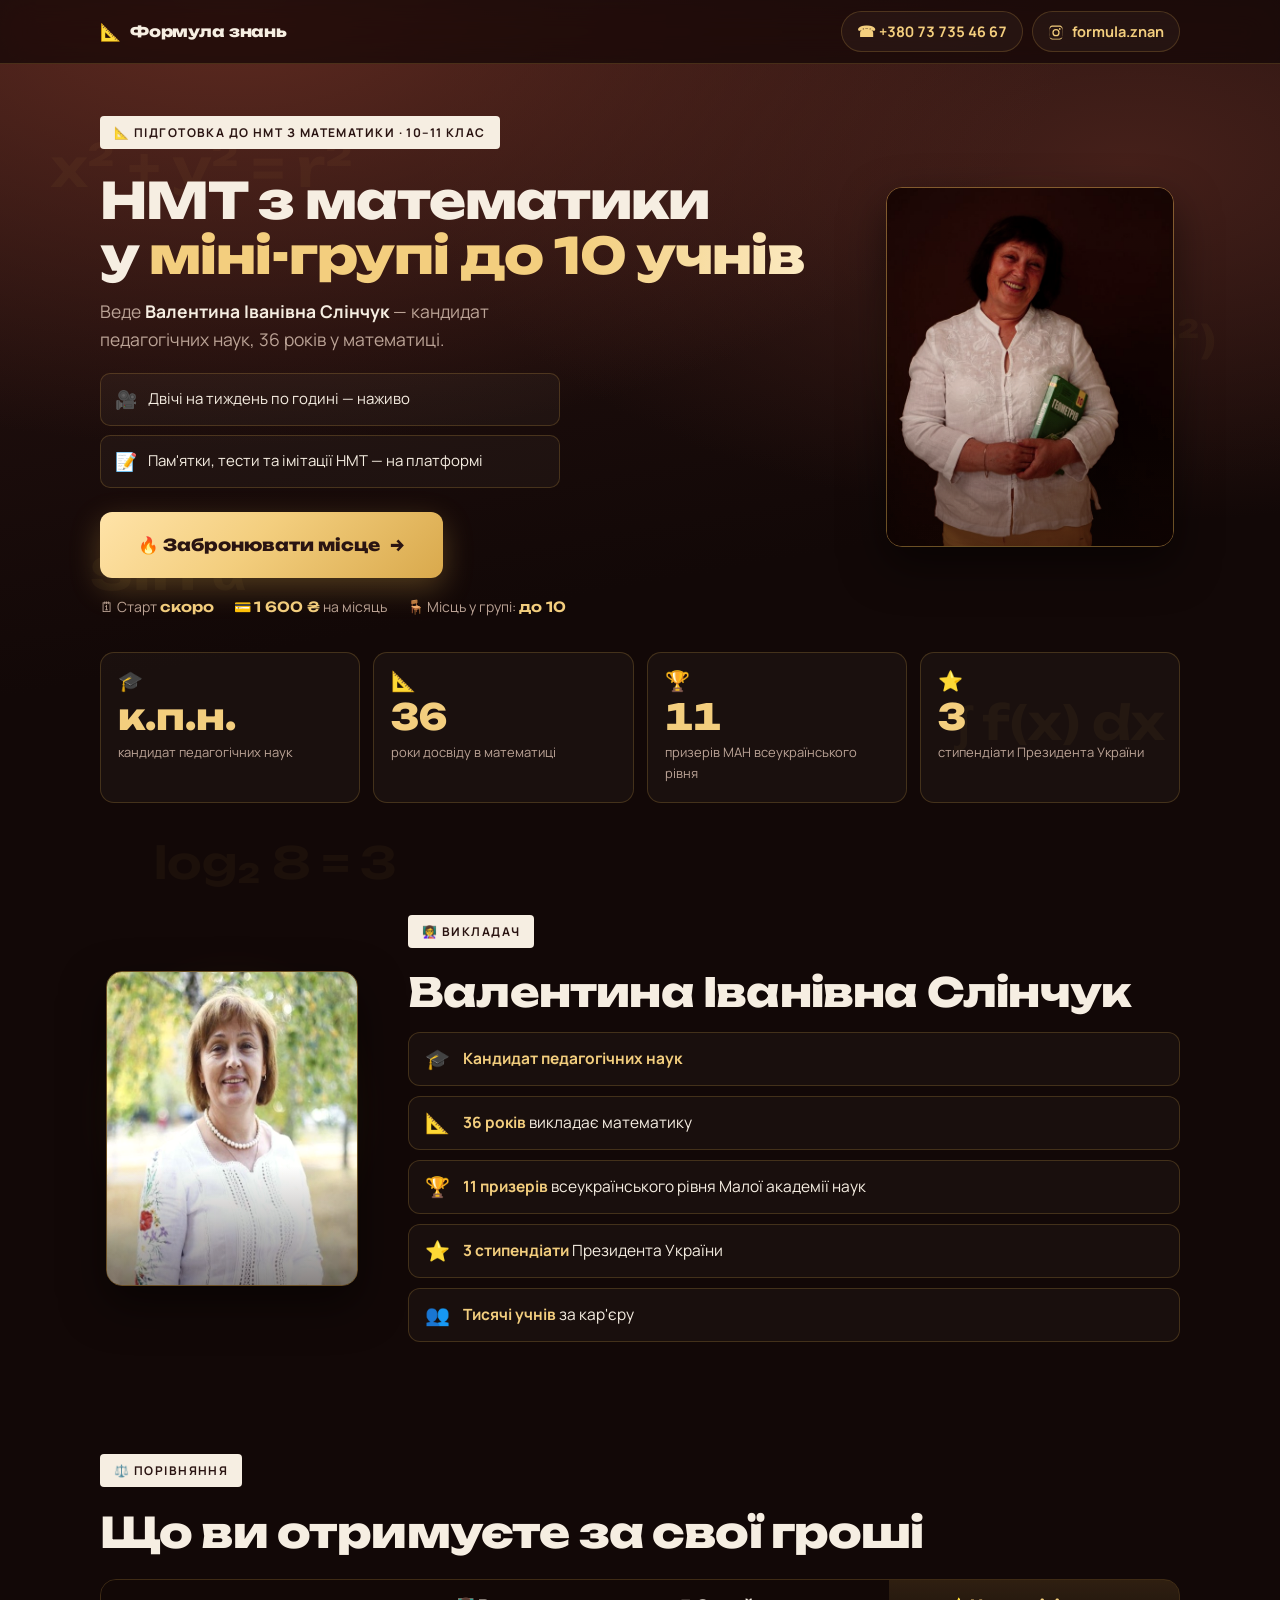
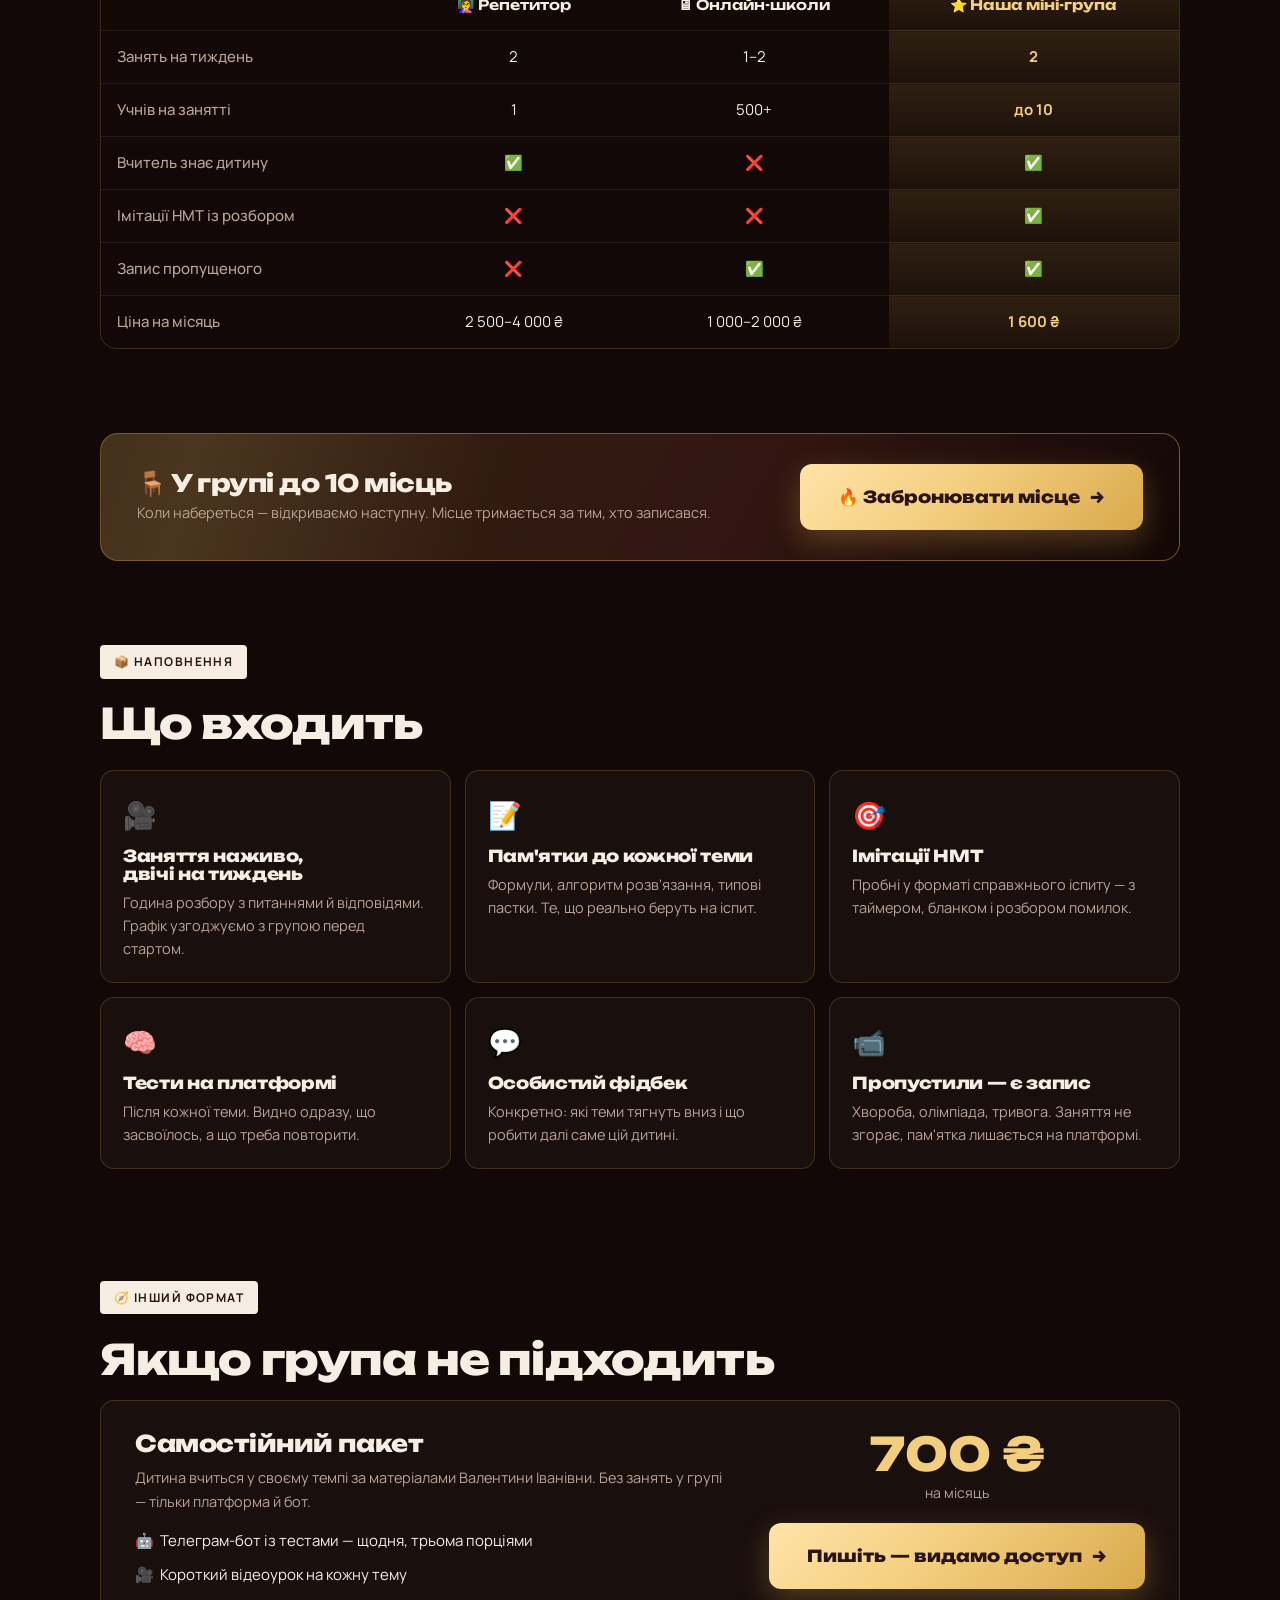
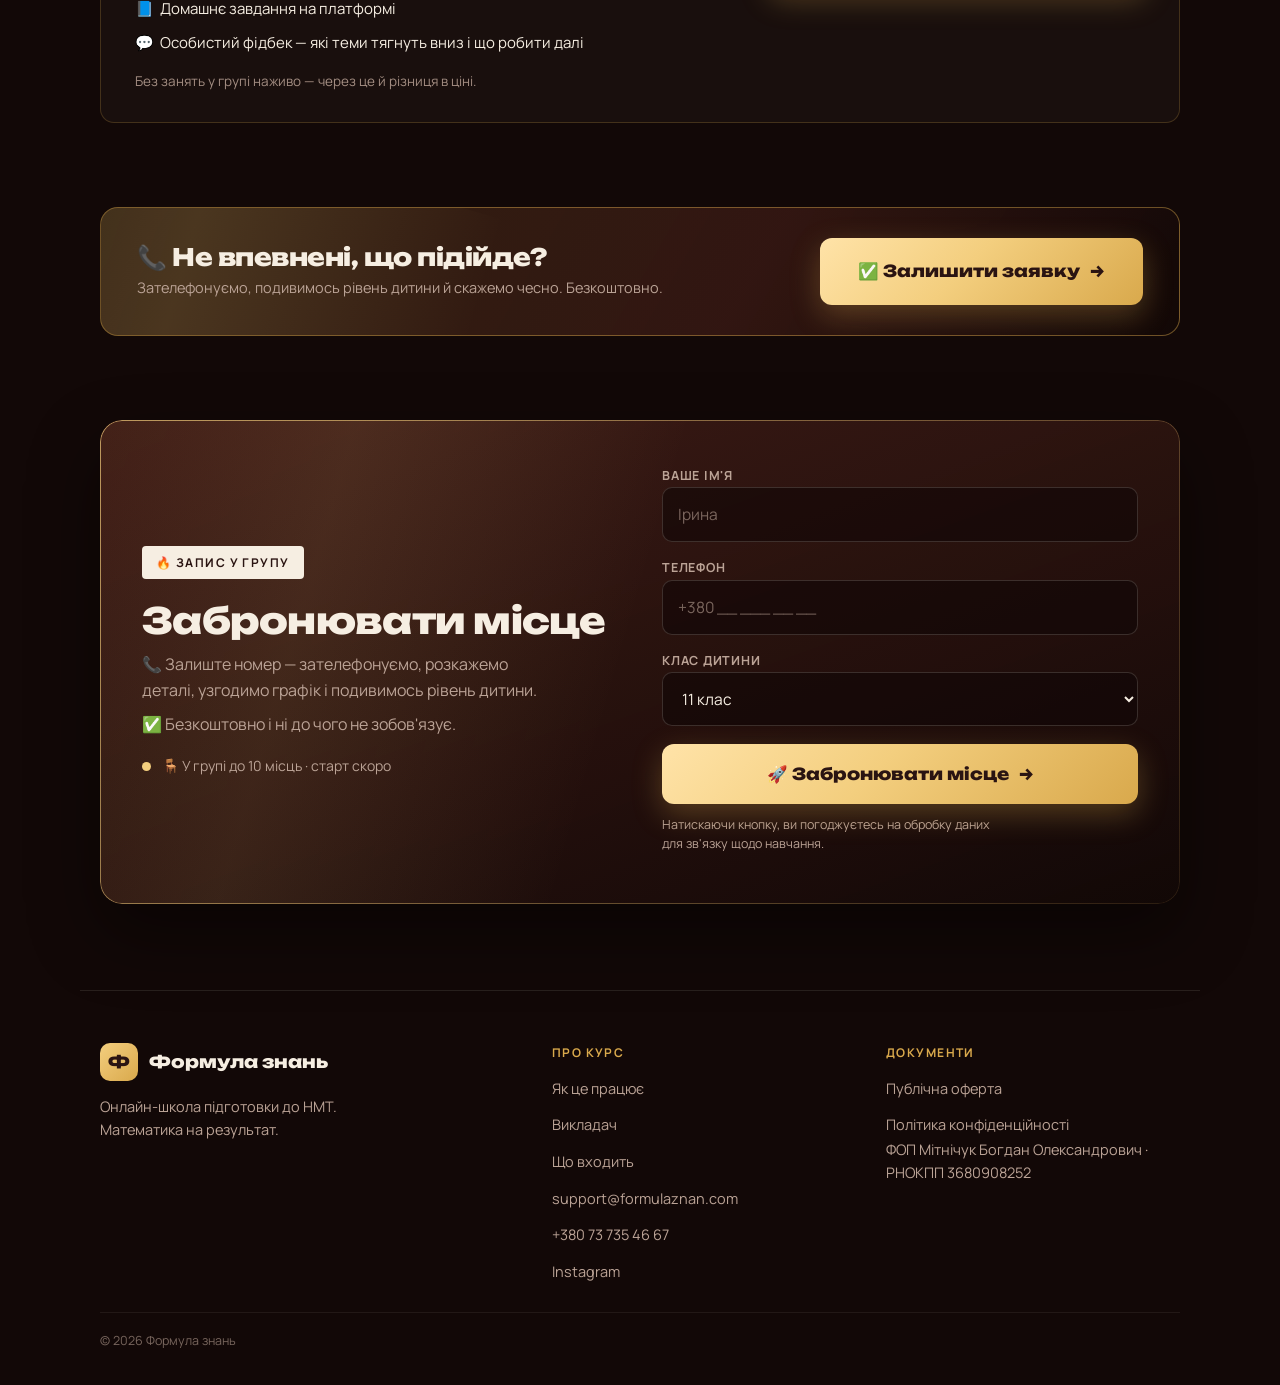
==== index.html @ 9c9e9c1f "Самостійний пакет 700 грн, вхід через Іванівну" ====
<!doctype html>
<html lang="uk">
<head>
<meta charset="utf-8">
<meta name="viewport" content="width=device-width, initial-scale=1, viewport-fit=cover">
<title>Формула знань · Міні-групи</title>
<meta name="description" content="Підготовка до НМТ з математики в міні-групах до 10 учнів із кандидатом педагогічних наук. Двічі на тиждень наживо, 200 ₴ за заняття.">
<link rel="canonical" href="https://grupy.formulaznan.com/">
<meta property="og:type" content="website">
<meta property="og:url" content="https://grupy.formulaznan.com/">
<meta property="og:locale" content="uk_UA">
<meta property="og:title" content="НМТ з математики в міні-групі до 10 учнів">
<meta property="og:description" content="Двічі на тиждень наживо з кандидатом педагогічних наук. 200 ₴ за заняття.">
<meta property="og:image" content="https://grupy.formulaznan.com/img/hero.jpg">

<!-- Meta Pixel. Той самий ID, що й dataset для Conversions API,
     інакше серверні та браузерні події не склеяться. -->
<script>
!function(f,b,e,v,n,t,s){if(f.fbq)return;n=f.fbq=function(){n.callMethod?
n.callMethod.apply(n,arguments):n.queue.push(arguments)};if(!f._fbq)f._fbq=n;
n.push=n;n.loaded=!0;n.version='2.0';n.queue=[];t=b.createElement(e);t.async=!0;
t.src=v;s=b.getElementsByTagName(e)[0];s.parentNode.insertBefore(t,s)}(window,
document,'script','https://connect.facebook.net/en_US/fbevents.js');
fbq('init','1046082147792987');
fbq('track','PageView');
</script>
<noscript><img height="1" width="1" style="display:none" alt=""
src="https://www.facebook.com/tr?id=1046082147792987&ev=PageView&noscript=1"></noscript>

<!-- TikTok Pixel: браузерна частина. Серверної (Events API) поки немає,
     тому частина подій губиться на iOS і в блокувальниках — це очікувано. -->
<script>
!function (w, d, t) {
  w.TiktokAnalyticsObject=t;var ttq=w[t]=w[t]||[];ttq.methods=["page","track","identify","instances","debug","on","off","once","ready","alias","group","enableCookie","disableCookie","holdConsent","revokeConsent","grantConsent"],ttq.setAndDefer=function(t,e){t[e]=function(){t.push([e].concat(Array.prototype.slice.call(arguments,0)))}};for(var i=0;i<ttq.methods.length;i++)ttq.setAndDefer(ttq,ttq.methods[i]);ttq.instance=function(t){for(var e=ttq._i[t]||[],n=0;n<ttq.methods.length;n++)ttq.setAndDefer(e,ttq.methods[n]);return e},ttq.load=function(e,n){var r="https://analytics.tiktok.com/i18n/pixel/events.js",o=n&&n.partner;ttq._i=ttq._i||{},ttq._i[e]=[],ttq._i[e]._u=r,ttq._t=ttq._t||{},ttq._t[e]=+new Date,ttq._o=ttq._o||{},ttq._o[e]=n||{};n=document.createElement("script");n.type="text/javascript",n.async=!0,n.src=r+"?sdkid="+e+"&lib="+t;e=document.getElementsByTagName("script")[0];e.parentNode.insertBefore(n,e)};
  ttq.load('DBABECBC77UAEK31CAG0');
  ttq.page();
}(window, document, 'ttq');
</script>

<!-- Microsoft Clarity: записи сесій, щоб бачити, де люди кидають сторінку -->
<script>
(function(c,l,a,r,i,t,y){c[a]=c[a]||function(){(c[a].q=c[a].q||[]).push(arguments)};
t=l.createElement(r);t.async=1;t.src="https://www.clarity.ms/tag/"+i;
y=l.getElementsByTagName(r)[0];y.parentNode.insertBefore(t,y);
})(window,document,"clarity","script","yfmyrlzn1o");
</script>
<link rel="preconnect" href="https://fonts.gstatic.com" crossorigin>
<link rel="stylesheet" href="https://fonts.googleapis.com/css2?family=Unbounded:wght@600;800&family=Manrope:wght@400;500;700&display=swap">
<style>
/* Бордовий градієнт, золото, кремові плашки — стиль обкладинок школи.
   Одна візуальна тема: лендинг завжди темний. */
:root{
  --ink:#120807; --wine:#2A1412; --wine-2:#45201A; --wine-3:#5E2A20;
  --gold:#D9A94C; --gold-br:#F3CE7E; --cream:#F6EEE2; --muted:#BBA396;
  --line:rgba(217,169,76,.22);
  --disp:'Unbounded',Impact,'Arial Black',sans-serif;
  --body:'Manrope',-apple-system,BlinkMacSystemFont,'Segoe UI',sans-serif;
  color-scheme:dark;
}
*{box-sizing:border-box}
body{margin:0;background:var(--ink);color:var(--cream);
  font-family:var(--body);font-size:16px;line-height:1.6;overflow-x:hidden}
/* Без цього на екранах вужче 380px сторінка їхала вбік: overflow-x на
   самому body до вікна не доходить. clip, а не hidden — hidden робить
   html контейнером прокрутки і ламає липку панель зверху. */
html{overflow-x:hidden}
@supports (overflow:clip){html,body{overflow-x:clip}}
.wrap{max-width:1120px;margin:0 auto;padding-inline:20px}

.bg{position:fixed;inset:0;z-index:-2;background:
  radial-gradient(120% 90% at 18% 0%, var(--wine-3) 0%, transparent 55%),
  radial-gradient(110% 80% at 88% 18%, var(--wine-2) 0%, transparent 50%),
  linear-gradient(170deg, var(--wine) 0%, var(--ink) 62%);
  animation:drift 20s ease-in-out infinite alternate}
@keyframes drift{to{filter:hue-rotate(10deg) saturate(1.15) brightness(1.06)}}
.formulas{position:fixed;inset:0;z-index:-1;overflow:hidden;pointer-events:none}
.formulas span{position:absolute;font-family:var(--disp);font-weight:600;
  color:var(--gold);opacity:.05;white-space:nowrap;
  animation:float 16s ease-in-out infinite;will-change:transform}
@keyframes float{0%,100%{transform:translateY(var(--p,0px)) rotate(var(--r,0deg))}
  50%{transform:translateY(calc(var(--p,0px) - 26px)) rotate(var(--r,0deg))}}

h1,h2,h3{font-family:var(--disp);font-weight:800;letter-spacing:-.02em;
  line-height:1.1;text-wrap:balance;margin:0}
.eyebrow{display:inline-block;background:var(--cream);color:var(--wine);
  font-weight:700;font-size:12px;letter-spacing:.12em;text-transform:uppercase;
  padding:7px 14px;border-radius:4px;position:relative;overflow:hidden}
.eyebrow::after{content:'';position:absolute;inset:0;
  background:linear-gradient(100deg,transparent 35%,rgba(255,255,255,.75) 50%,transparent 65%);
  transform:translateX(-120%);animation:wipe 4.5s ease-in-out infinite}
@keyframes wipe{0%,55%{transform:translateX(-120%)}85%,100%{transform:translateX(120%)}}
.gold{background:linear-gradient(100deg,var(--gold-br) 25%,#FFF6E0 45%,var(--gold-br) 65%);
  background-size:260% 100%;-webkit-background-clip:text;background-clip:text;
  color:transparent;animation:shine 5s linear infinite}
@keyframes shine{to{background-position:-260% 0}}

section{padding-block:clamp(34px,4.4vw,56px);position:relative}
.reveal{opacity:0;transform:translateY(22px);
  transition:opacity .7s cubic-bezier(.2,.7,.3,1),transform .7s cubic-bezier(.2,.7,.3,1)}
.reveal.on{opacity:1;transform:none}
@media (prefers-reduced-motion:reduce){
  .reveal{opacity:1;transform:none;transition:none}
  .bg,.formulas span,.gold,.eyebrow::after,.shot::before,.btn{animation:none}}

.btn{display:inline-flex;align-items:center;justify-content:center;gap:10px;
  background:linear-gradient(135deg,#FFE3A8,var(--gold-br) 45%,var(--gold));color:#2A1412;
  font-family:var(--disp);font-weight:800;font-size:16.5px;
  padding:20px 38px;border:0;border-radius:12px;cursor:pointer;text-decoration:none;
  position:relative;overflow:hidden;
  box-shadow:0 10px 30px rgba(217,169,76,.3);
  transition:transform .25s,box-shadow .35s;animation:pulse 2.6s ease-out infinite}
.btn .arr{transition:transform .32s;display:inline-block}
.btn:hover .arr{transform:translateX(6px)}
.btn::after{content:'';position:absolute;top:0;left:-60%;width:40%;height:100%;
  background:linear-gradient(90deg,transparent,rgba(255,255,255,.55),transparent);
  transform:skewX(-20deg);animation:gleam 3.4s ease-in-out infinite}
@keyframes gleam{0%,55%{left:-60%}90%,100%{left:130%}}
@keyframes pulse{0%{box-shadow:0 10px 30px rgba(217,169,76,.3),0 0 0 0 rgba(243,206,126,.6)}
  70%{box-shadow:0 10px 30px rgba(217,169,76,.3),0 0 0 26px rgba(243,206,126,0)}
  100%{box-shadow:0 10px 30px rgba(217,169,76,.3),0 0 0 0 rgba(243,206,126,0)}}
.btn:hover{transform:translateY(-3px) scale(1.035);
  box-shadow:0 18px 46px rgba(217,169,76,.5)}
.btn:focus-visible{outline:3px solid var(--cream);outline-offset:3px}

/* ── верхня панель ── */
.topbar{position:sticky;top:env(safe-area-inset-top,0px);z-index:60;
  background:rgba(18,8,7,.74);backdrop-filter:blur(16px) saturate(1.3);
  -webkit-backdrop-filter:blur(16px) saturate(1.3);
  border-bottom:1px solid var(--line)}
.topbar-in{max-width:1120px;margin:0 auto;padding:11px 20px;
  display:flex;align-items:center;justify-content:space-between;gap:14px}
.brand{display:flex;align-items:center;gap:9px;font-family:var(--disp);
  font-weight:800;font-size:15px;letter-spacing:-.01em;color:var(--cream);
  text-decoration:none;white-space:nowrap}
.brand .bi{font-size:17px}
.contacts{display:flex;align-items:center;gap:9px;flex-wrap:wrap;justify-content:flex-end}
.tel,.ig{display:inline-flex;align-items:center;gap:8px;text-decoration:none;
  border:1px solid var(--line);border-radius:999px;padding:8px 15px;
  font-size:14.5px;font-weight:700;color:var(--gold-br);white-space:nowrap;
  background:rgba(246,238,226,.04);
  transition:border-color .3s,background .3s,transform .3s,box-shadow .3s}
.tel:hover,.ig:hover{border-color:rgba(243,206,126,.75);background:rgba(217,169,76,.14);
  transform:translateY(-2px);box-shadow:0 8px 22px rgba(217,169,76,.22)}
.tel{font-variant-numeric:tabular-nums}
.ig svg{width:16px;height:16px;fill:currentColor;flex:none}
@media(max-width:620px){
  .brand span.bt{display:none}
  .tel,.ig{padding:8px 12px;font-size:13.5px}
  .ig span{display:none}
}

/* ── герой ── */
.hero{padding-top:clamp(28px,4.5vw,52px);padding-bottom:clamp(20px,3vw,34px)}
.hero-grid{display:grid;grid-template-columns:1fr;gap:18px;align-items:center}
@media(min-width:880px){.hero-grid{grid-template-columns:1fr 300px;gap:44px}}
.hero h1{font-size:clamp(29px,4.9vw,50px);margin:16px 0 14px}
.hero .who{font-size:clamp(15px,1.7vw,17.5px);color:var(--muted);max-width:44ch;margin:0 0 20px}
.hero .who b{color:var(--cream);font-weight:700}
.pills{display:grid;gap:9px;margin:0 0 24px;padding:0;list-style:none;max-width:46ch}
.pills li{display:flex;gap:11px;align-items:center;font-size:15px;color:var(--cream);
  border:1px solid var(--line);border-radius:10px;padding:11px 14px;
  background:rgba(246,238,226,.035);transition:border-color .3s,transform .3s,background .3s}
.pills li:hover{border-color:rgba(217,169,76,.55);transform:translateX(4px);
  background:rgba(217,169,76,.08)}
.pills .e{font-size:18px;flex:none}
.hero-meta{display:flex;flex-wrap:wrap;gap:9px 20px;margin-top:18px;font-size:14px;color:var(--muted)}
.hero-meta b{color:var(--gold-br);font-family:var(--disp);font-weight:600}

/* портрет у рамці: фіксована пропорція 4:5, помірний розмір, рівно по центру */
.shot{position:relative;width:100%;max-width:288px;margin-inline:auto}
.shot::before{content:'';position:absolute;inset:-9%;z-index:0;border-radius:24px;
  background:radial-gradient(58% 52% at 50% 46%,rgba(217,169,76,.34),transparent 72%);
  filter:blur(30px);animation:halo 5.5s ease-in-out infinite alternate}
@keyframes halo{to{opacity:.6;transform:scale(1.07)}}
.frame{position:relative;z-index:1;aspect-ratio:4/5;border-radius:16px;overflow:hidden;
  border:1px solid rgba(217,169,76,.45);
  box-shadow:0 18px 44px rgba(0,0,0,.5), 0 0 0 1px rgba(18,8,7,.6) inset;
  transition:transform .4s cubic-bezier(.2,.7,.3,1),box-shadow .4s,border-color .4s}
.frame img{width:100%;height:100%;object-fit:cover;display:block}
.frame::after{content:'';position:absolute;inset:0;
  background:linear-gradient(180deg,transparent 62%,rgba(18,8,7,.5) 100%)}
.shot:hover .frame{transform:translateY(-6px) scale(1.015);
  border-color:rgba(243,206,126,.8);
  box-shadow:0 24px 56px rgba(0,0,0,.55), 0 0 32px rgba(217,169,76,.3)}

/* ── цифри ── */
.stats{display:grid;grid-template-columns:repeat(auto-fit,minmax(166px,1fr));gap:13px}
.stat{border:1px solid var(--line);border-radius:14px;padding:18px 17px;
  background:rgba(246,238,226,.035);min-width:0;position:relative;overflow:hidden;
  transition:transform .3s,border-color .3s,background .3s,box-shadow .3s}
.stat::after{content:'';position:absolute;inset:0;opacity:0;transition:opacity .35s;
  background:radial-gradient(80% 70% at 50% 0%,rgba(217,169,76,.2),transparent 70%)}
.stat:hover{transform:translateY(-5px);border-color:rgba(217,169,76,.6);
  box-shadow:0 16px 34px rgba(0,0,0,.4)}
.stat:hover::after{opacity:1}
.stat .em{font-size:20px;line-height:1;position:relative}
.stat .n{font-family:var(--disp);font-weight:800;font-size:36px;color:var(--gold-br);
  line-height:1;font-variant-numeric:tabular-nums;margin-top:8px;position:relative}
.stat .t{font-size:13px;color:var(--muted);margin-top:7px;position:relative}

/* ── викладач ── */
.teach{display:grid;grid-template-columns:1fr;gap:22px;align-items:center}
@media(min-width:880px){.teach{grid-template-columns:264px 1fr;gap:44px}}
.facts{list-style:none;padding:0;margin:18px 0 0;display:grid;gap:10px}
.facts li{display:flex;gap:13px;align-items:flex-start;
  border:1px solid var(--line);border-radius:12px;padding:13px 16px;
  background:rgba(246,238,226,.03);font-size:15.5px;position:relative;overflow:hidden;
  transition:transform .3s,border-color .3s,background .3s}
.facts li::after{content:'';position:absolute;inset:0;opacity:0;transition:opacity .35s;
  background:linear-gradient(90deg,rgba(217,169,76,.16),transparent 60%)}
.facts li:hover{transform:translateX(7px);border-color:rgba(217,169,76,.6)}
.facts li:hover::after{opacity:1}
.facts .e{font-size:20px;line-height:1.3;flex:none;position:relative}
.facts span:last-child{position:relative}
.facts b{color:var(--gold-br);font-weight:700}

/* ── порівняння ── */
.tblwrap{overflow-x:auto;margin-top:24px;border:1px solid var(--line);border-radius:16px}
table{border-collapse:collapse;width:100%;min-width:580px;font-size:15px}
th,td{padding:14px 16px;text-align:center;border-bottom:1px solid rgba(246,238,226,.08);
  transition:background .25s}
th:first-child,td:first-child{text-align:left;color:var(--muted);font-weight:500}
thead th{font-family:var(--disp);font-weight:600;font-size:14px;
  background:rgba(18,8,7,.5);white-space:nowrap}
tbody tr:last-child td{border-bottom:0}
tbody tr:hover td{background:rgba(246,238,226,.05)}
.us-col{background:linear-gradient(180deg,rgba(217,169,76,.15),rgba(217,169,76,.06));
  color:var(--gold-br);font-weight:700}
tbody tr:hover .us-col{background:rgba(217,169,76,.24)}

/* ── наповнення ── */
.feats{display:grid;grid-template-columns:1fr;gap:14px;margin-top:24px}
@media(min-width:640px){.feats{grid-template-columns:repeat(2,1fr)}}
@media(min-width:980px){.feats{grid-template-columns:repeat(3,1fr)}}
.feat{border:1px solid var(--line);border-radius:14px;padding:22px;min-width:0;
  background:rgba(246,238,226,.03);position:relative;overflow:hidden;
  transition:transform .32s,border-color .32s,box-shadow .32s}
.feat::after{content:'';position:absolute;inset:0;opacity:0;transition:opacity .35s;
  background:radial-gradient(75% 65% at 22% 0%,rgba(217,169,76,.2),transparent 70%)}
.feat:hover{transform:translateY(-6px);border-color:rgba(217,169,76,.55);
  box-shadow:0 18px 40px rgba(0,0,0,.42)}
.feat:hover::after{opacity:1}
.feat .ic{font-size:27px;margin-bottom:10px;position:relative;
  transition:transform .35s}
.feat:hover .ic{transform:scale(1.18) rotate(-7deg)}
.feat h3{font-size:16.5px;margin-bottom:8px;position:relative}
.feat p{font-size:14.5px;color:var(--muted);margin:0;position:relative}

/* ── смуга із закликом ── */
.cta-band{display:flex;flex-wrap:wrap;align-items:center;justify-content:space-between;
  gap:20px;border:1px solid rgba(217,169,76,.45);border-radius:18px;
  padding:clamp(20px,3vw,30px) clamp(20px,3.4vw,36px);
  background:linear-gradient(120deg,rgba(217,169,76,.16),rgba(94,42,32,.42) 60%,rgba(18,8,7,.6));
  position:relative;overflow:hidden}
.cta-band::before{content:'';position:absolute;top:-60%;left:-20%;width:55%;height:220%;
  background:linear-gradient(90deg,transparent,rgba(243,206,126,.13),transparent);
  transform:rotate(16deg);animation:sweep 6s ease-in-out infinite}
.cta-band h3{font-size:clamp(18px,2.4vw,24px);margin-bottom:5px;position:relative}
.cta-band p{color:var(--muted);margin:0;font-size:14.5px;position:relative}
.cta-band .btn{position:relative;flex:none}
@media(max-width:640px){.cta-band{flex-direction:column;align-items:stretch;text-align:center}
  .cta-band .btn{width:100%}}

/* ── форма ── */
.card{border-radius:22px;padding:clamp(22px,3.6vw,42px);position:relative;overflow:hidden;
  background:linear-gradient(160deg,rgba(94,42,32,.6),rgba(18,8,7,.88));
  box-shadow:0 30px 70px rgba(0,0,0,.45)}
.card::after{content:'';position:absolute;inset:0;border-radius:22px;padding:1px;
  background:linear-gradient(130deg,rgba(243,206,126,.7),rgba(217,169,76,.1) 40%,
    rgba(243,206,126,.6) 70%,rgba(217,169,76,.1));
  background-size:260% 260%;animation:border 7s linear infinite;
  -webkit-mask:linear-gradient(#000 0 0) content-box,linear-gradient(#000 0 0);
  mask:linear-gradient(#000 0 0) content-box,linear-gradient(#000 0 0);
  -webkit-mask-composite:xor;mask-composite:exclude;pointer-events:none}
@keyframes border{to{background-position:260% 260%}}
.card::before{content:'';position:absolute;top:-55%;left:-12%;width:60%;height:200%;
  background:linear-gradient(90deg,transparent,rgba(243,206,126,.1),transparent);
  transform:rotate(16deg);animation:sweep 7s ease-in-out infinite}
@keyframes sweep{0%,100%{left:-60%}50%{left:110%}}
.card-grid{display:grid;grid-template-columns:1fr;gap:26px;position:relative;z-index:1}
@media(min-width:860px){.card-grid{grid-template-columns:1fr 1fr;gap:44px;align-items:center}}
.card h2{font-size:clamp(24px,3.4vw,36px);margin-bottom:12px}
.card p{color:var(--muted);margin:0 0 8px;max-width:42ch}
.seats{display:flex;align-items:center;gap:11px;margin-top:18px;font-size:14px;color:var(--muted)}
.dot{width:9px;height:9px;border-radius:50%;background:var(--gold-br);animation:pulse 2.2s infinite}
form{display:grid;gap:12px}
label{font-size:12.5px;font-weight:700;color:var(--muted);letter-spacing:.06em;text-transform:uppercase}
input,select{width:100%;padding:14px 15px;font:inherit;font-size:15.5px;color:var(--cream);
  background:rgba(18,8,7,.6);border:1px solid rgba(246,238,226,.16);border-radius:10px;
  transition:border-color .25s,box-shadow .25s,background .25s}
input::placeholder{color:rgba(187,163,150,.6)}
input:focus,select:focus{outline:0;border-color:var(--gold);
  background:rgba(18,8,7,.8);box-shadow:0 0 0 3px rgba(217,169,76,.2)}
.fine{font-size:12.5px;color:var(--muted);margin:2px 0 0;line-height:1.5}
.ok{display:none;text-align:center;padding:26px 10px}
.ok h3{font-size:24px;color:var(--gold-br);margin-bottom:10px}
.ok p{color:var(--muted);margin:0 auto;max-width:34ch}
/* ── підвал ── */
footer{border-top:1px solid rgba(246,238,226,.1);margin-top:clamp(20px,3vw,36px);
  padding-block:clamp(34px,4.5vw,52px) clamp(24px,3vw,34px)}
.foot{display:grid;grid-template-columns:1fr;gap:28px}
@media(min-width:760px){.foot{grid-template-columns:1.4fr 1fr 1fr;gap:40px}}
.foot-brand{display:flex;align-items:center;gap:11px;margin-bottom:14px}
.foot-mark{width:38px;height:38px;border-radius:10px;flex:none;display:grid;place-items:center;
  background:linear-gradient(135deg,var(--gold-br),var(--gold));color:#2A1412;
  font-family:var(--disp);font-weight:800;font-size:17px}
.foot-brand b{font-family:var(--disp);font-weight:800;font-size:17px;color:var(--cream)}
.foot p{color:var(--muted);margin:0;font-size:14.5px;max-width:34ch}
.foot h4{font-family:var(--body);font-size:12px;font-weight:700;letter-spacing:.12em;
  text-transform:uppercase;color:var(--gold);margin:0 0 14px}
.foot ul{list-style:none;padding:0;margin:0;display:grid;gap:11px}
.foot a{color:var(--muted);text-decoration:none;font-size:14.5px;
  transition:color .25s,transform .25s;display:inline-block}
.foot a:hover{color:var(--gold-br);transform:translateX(3px)}
.legal{color:rgba(187,163,150,.6);font-size:12.5px;line-height:1.6;margin-top:18px}
.copy{border-top:1px solid rgba(246,238,226,.07);margin-top:28px;padding-top:18px;
  font-size:12.5px;color:rgba(187,163,150,.6)}

/* ── мобільна версія ─────────────────────────────────────────────────
   Таблиця лишається горизонтально прокручуваною — картками виходило
   вдвічі довше й гірше сприймалось. Але сама по собі прокрутка невидима,
   тому додаємо підказку над таблицею і затемнення правого краю: інакше
   колонка з нашою пропозицією для користувача просто не існує. */
.tblbox{position:relative}
@media(max-width:760px){
  .tblwrap{overflow-x:auto;-webkit-overflow-scrolling:touch}
  /* Затемнення ставимо на ЗОВНІШНІЙ блок, інакше воно їде разом
     із таблицею і виглядає як смуга посеред вмісту. */
  .tblbox::after{content:'';position:absolute;top:1px;right:1px;bottom:1px;
    width:62px;pointer-events:none;border-radius:0 15px 15px 0;
    background:linear-gradient(90deg,rgba(18,8,7,0),rgba(18,8,7,.96));
    transition:opacity .35s}
  .tblbox.end::after{opacity:0}
  /* Перша колонка лишається на місці: без неї незрозуміло,
     про що взагалі рядок, коли таблицю прокрутили. */
  thead th:first-child,tbody td:first-child{position:sticky;left:0;z-index:2;
    background:#190d0b;box-shadow:1px 0 0 rgba(246,238,226,.08)}
  thead th:first-child{z-index:3}
  /* Вміщуємо всі три колонки в екран: прокрутка вбік лишає обрізані
     шматки сусідніх колонок і виглядає брудно. */
  table{min-width:0;width:100%;table-layout:fixed;font-size:13px}
  th,td{padding:11px 5px}
  th:first-child,td:first-child{width:31%;font-size:12.5px;line-height:1.3}
  thead th{font-size:11.5px;white-space:normal;line-height:1.25;padding:10px 4px}
  td{line-height:1.3}

  .swipe{display:inline-flex;align-items:center;gap:9px;margin:14px 0 12px;
    font-size:13px;font-weight:700;color:var(--gold-br);
    border:1px solid rgba(217,169,76,.4);border-radius:999px;
    padding:8px 15px;background:rgba(217,169,76,.08);
    transition:opacity .35s,transform .35s}
  .swipe .a{font-size:15px;display:inline-block;
    animation:swipe 1.5s cubic-bezier(.4,0,.3,1) infinite}
  .tblbox.done .swipe{opacity:0;transform:translateY(-6px)}
  .tblbox.fits .swipe{display:none}
}
@media(min-width:761px){.swipe{display:none}}
@keyframes swipe{0%,100%{transform:translateX(0)}45%{transform:translateX(9px)}}

@media(max-width:560px){
  /* формули сильно заважали читати заголовок на вузькому екрані */
  .formulas span{opacity:.028!important}
  /* стрілка відривалась від тексту, коли підпис кнопки переносився */
  .btn .arr{display:none}
  .btn{padding-inline:20px}
  /* «10–11 клас» орфанився другим рядком у плашці */
  .hide-s{display:none}
  h1{text-wrap:balance}
  /* у кадрі було забагато порожнечі навколо викладачки */
  .shot .frame img{transform:scale(1.13);transform-origin:50% 26%}
  .foot ul{gap:13px}
  .foot ul + p{margin-top:16px}
}

@media(max-width:760px){
  /* Світлий портрет на зеленому фоні вибивався з бордової сторінки
     і на вузькому екрані висів окремо від імені. На мобільному його
     прибираємо: ім'я і список фактів працюють і без нього. */
  .teach .shot{display:none}
  /* Головне фото навпаки — на всю ширину колонки, а не маленьким
     квадратиком посеред порожнечі. */
  .hero-grid .shot{max-width:min(100%,320px)}
  .hero-grid .frame{aspect-ratio:3/4}
}

/* Зелений підручник у руках бив по бордовій палітрі. Шар color зводить
   його в тепле, але тільки на головному фото і слабко — інакше кадр
   втрачає колір і виглядає сірим. */
.hero-grid .frame img{filter:saturate(.88) contrast(1.03) sepia(.07) hue-rotate(-8deg)}
.hero-grid .frame::before{content:'';position:absolute;inset:0;z-index:1;
  pointer-events:none;mix-blend-mode:color;background:linear-gradient(180deg,
    rgba(94,42,32,0) 0%, rgba(94,42,32,.18) 46%, rgba(94,42,32,.42) 100%)}
.teach .frame img{filter:saturate(.92) contrast(1.02) sepia(.05)}
</style>
</head>
<body>

<div class="bg"></div>
<div class="formulas" aria-hidden="true">
  <span style="top:14%;left:4%;font-size:52px;--r:-9deg" data-s="0.22">x² + y² = r²</span>
  <span style="top:34%;right:5%;font-size:42px;--r:7deg;animation-delay:-6s" data-s="-0.16">√(a² + b²)</span>
  <span style="top:58%;left:7%;font-size:58px;--r:5deg;animation-delay:-11s" data-s="0.3">sin α</span>
  <span style="top:76%;right:9%;font-size:48px;--r:-6deg;animation-delay:-3s" data-s="-0.24">∫ f(x) dx</span>
  <span style="top:92%;left:12%;font-size:44px;--r:8deg;animation-delay:-14s" data-s="0.18">log₂ 8 = 3</span>
</div>

<div class="topbar">
  <div class="topbar-in">
    <a class="brand" href="#"><span class="bi">📐</span><span class="bt">Формула знань</span></a>
    <div class="contacts">
      <a class="tel" href="tel:+380737354667">☎ +380 73 735 46 67</a>
      <a class="ig" href="https://www.instagram.com/formula.znan/" target="_blank" rel="noopener"
         aria-label="Instagram формули знань">
        <svg viewBox="0 0 24 24" aria-hidden="true"><path d="M12 2.2c3.2 0 3.6 0 4.9.07 1.2.05 1.8.25 2.2.42.6.22 1 .48 1.4.9.43.42.7.82.92 1.4.17.42.37 1.05.42 2.25.06 1.28.07 1.67.07 4.9 0 3.2 0 3.6-.07 4.9-.05 1.2-.25 1.8-.42 2.2-.22.6-.49 1-.91 1.4-.42.43-.82.7-1.4.92-.42.17-1.05.37-2.25.42-1.28.06-1.67.07-4.9.07-3.2 0-3.6 0-4.9-.07-1.2-.05-1.8-.25-2.2-.42-.6-.22-1-.49-1.4-.91-.43-.42-.7-.82-.92-1.4-.17-.42-.37-1.05-.42-2.25C2.2 15.6 2.2 15.2 2.2 12c0-3.2 0-3.6.07-4.9.05-1.2.25-1.8.42-2.2.22-.6.49-1 .91-1.4.42-.43.82-.7 1.4-.92.42-.17 1.05-.37 2.25-.42C8.4 2.2 8.8 2.2 12 2.2zm0 1.98c-3.14 0-3.5 0-4.74.07-1.14.05-1.76.24-2.17.4-.55.2-.94.46-1.35.87-.41.41-.66.8-.88 1.35-.15.41-.34 1.03-.4 2.17-.05 1.24-.06 1.6-.06 4.74s0 3.5.07 4.74c.05 1.14.24 1.76.4 2.17.2.55.46.94.87 1.35.41.41.8.66 1.35.88.41.15 1.03.34 2.17.4 1.24.05 1.6.06 4.74.06s3.5 0 4.74-.07c1.14-.05 1.76-.24 2.17-.4.55-.2.94-.46 1.35-.87.41-.41.66-.8.88-1.35.15-.41.34-1.03.4-2.17.05-1.24.06-1.6.06-4.74s0-3.5-.07-4.74c-.05-1.14-.24-1.76-.4-2.17-.2-.55-.46-.94-.87-1.35-.41-.41-.8-.66-1.35-.88-.41-.15-1.03-.34-2.17-.4-1.24-.05-1.6-.06-4.74-.06zm0 3.37a5.45 5.45 0 110 10.9 5.45 5.45 0 010-10.9zm0 8.99a3.54 3.54 0 100-7.08 3.54 3.54 0 000 7.08zm6.94-9.21a1.27 1.27 0 11-2.55 0 1.27 1.27 0 012.55 0z"/></svg>
        <span>formula.znan</span>
      </a>
    </div>
  </div>
</div>

<header class="wrap hero">
  <div class="hero-grid">
    <div>
      <span class="eyebrow reveal">📐 Підготовка до НМТ з математики <span class="hide-s">· 10–11 клас</span></span>
      <h1 class="reveal">НМТ з математики<br>у <span class="gold">міні-групі до 10 учнів</span></h1>
      <p class="who reveal">Веде <b>Валентина Іванівна Слінчук</b> — кандидат педагогічних
        наук, 36 років у математиці.</p>
      <ul class="pills">
        <li class="reveal"><span class="e">🎥</span> Двічі на тиждень по годині — наживо</li>
        <li class="reveal"><span class="e">📝</span> Пам'ятки, тести та імітації НМТ — на платформі</li>
      </ul>
      <a class="btn reveal" href="#form">🔥 Забронювати місце <span class="arr">→</span></a>
      <div class="hero-meta reveal">
        <span>🗓 Старт <b>скоро</b></span>
        <span>💳 <b>1 600 ₴</b> на місяць</span>
        <span>🪑 Місць у групі: <b>до 10</b></span>
      </div>
    </div>
    <div class="shot reveal">
      <div class="frame">
        <img src="img/hero.jpg" width="600" height="750" fetchpriority="high"
             alt="Валентина Іванівна Слінчук, викладачка математики">
      </div>
    </div>
  </div>
</header>

<section class="wrap" style="padding-top:0">
  <div class="stats">
    <div class="stat reveal"><div class="em">🎓</div><div class="n">к.п.н.</div>
      <div class="t">кандидат педагогічних наук</div></div>
    <div class="stat reveal"><div class="em">📐</div><div class="n" data-to="36">0</div>
      <div class="t">роки досвіду в математиці</div></div>
    <div class="stat reveal"><div class="em">🏆</div><div class="n" data-to="11">0</div>
      <div class="t">призерів МАН всеукраїнського рівня</div></div>
    <div class="stat reveal"><div class="em">⭐</div><div class="n" data-to="3">0</div>
      <div class="t">стипендіати Президента України</div></div>
  </div>
</section>

<section class="wrap" id="teacher">
  <div class="teach">
    <div class="shot reveal" style="max-width:252px">
      <div class="frame">
        <img src="img/teach.jpg" width="560" height="700" loading="lazy"
             alt="Валентина Іванівна Слінчук">
      </div>
    </div>
    <div>
      <span class="eyebrow reveal">👩‍🏫 Викладач</span>
      <h2 class="reveal" style="font-size:clamp(25px,3.5vw,40px);margin-top:14px">
        Валентина Іванівна Слінчук</h2>
      <ul class="facts">
        <li class="reveal"><span class="e">🎓</span><span><b>Кандидат педагогічних наук</b></span></li>
        <li class="reveal"><span class="e">📐</span><span><b>36 років</b> викладає математику</span></li>
        <li class="reveal"><span class="e">🏆</span><span><b>11 призерів</b> всеукраїнського рівня Малої академії наук</span></li>
        <li class="reveal"><span class="e">⭐</span><span><b>3 стипендіати</b> Президента України</span></li>
        <li class="reveal"><span class="e">👥</span><span><b>Тисячі учнів</b> за кар'єру</span></li>
      </ul>
    </div>
  </div>
</section>

<section class="wrap" id="how">
  <span class="eyebrow reveal">⚖️ Порівняння</span>
  <h2 class="reveal" style="font-size:clamp(25px,3.6vw,42px);margin-top:14px">
    Що ви отримуєте за свої гроші</h2>
  <div class="tblbox reveal">
  <div class="swipe"><span class="a">→</span> Гортайте вбік — там наша колонка</div>
  <div class="tblwrap">
    <table>
      <thead>
        <tr><th></th><th>👩‍🏫 Репетитор</th><th>🖥 Онлайн-школи</th>
          <th class="us-col">⭐ Наша міні-група</th></tr>
      </thead>
      <tbody>
        <tr><td>Занять на тиждень</td><td data-h="Репетитор">2</td><td data-h="Онлайн-школа">1–2</td><td class="us-col" data-h="Наша міні-група">2</td></tr>
        <tr><td>Учнів на занятті</td><td data-h="Репетитор">1</td><td data-h="Онлайн-школа">500+</td><td class="us-col" data-h="Наша міні-група">до 10</td></tr>
        <tr><td>Вчитель знає дитину</td><td data-h="Репетитор">✅</td><td data-h="Онлайн-школа">❌</td><td class="us-col" data-h="Наша міні-група">✅</td></tr>
        <tr><td>Імітації НМТ із розбором</td><td data-h="Репетитор">❌</td><td data-h="Онлайн-школа">❌</td><td class="us-col" data-h="Наша міні-група">✅</td></tr>
        <tr><td>Запис пропущеного</td><td data-h="Репетитор">❌</td><td data-h="Онлайн-школа">✅</td><td class="us-col" data-h="Наша міні-група">✅</td></tr>
        <tr><td>Ціна на місяць</td><td data-h="Репетитор">2 500–4 000 ₴</td><td data-h="Онлайн-школа">1 000–2 000 ₴</td><td class="us-col" data-h="Наша міні-група">1 600 ₴</td></tr>
      </tbody>
    </table>
  </div>
  </div>
</section>

<section class="wrap" style="padding-block:clamp(16px,2.4vw,28px)">
  <div class="cta-band reveal">
    <div>
      <h3>🪑 У групі до 10 місць</h3>
      <p>Коли набереться — відкриваємо наступну. Місце тримається за тим, хто записався.</p>
    </div>
    <a class="btn" href="#form">🔥 Забронювати місце <span class="arr">→</span></a>
  </div>
</section>

<section class="wrap" id="what">
  <span class="eyebrow reveal">📦 Наповнення</span>
  <h2 class="reveal" style="font-size:clamp(25px,3.6vw,42px);margin-top:14px">Що входить</h2>
  <div class="feats">
    <div class="feat reveal"><div class="ic">🎥</div>
      <h3>Заняття наживо, двічі на тиждень</h3>
      <p>Година розбору з питаннями й відповідями. Графік узгоджуємо з групою перед стартом.</p></div>
    <div class="feat reveal"><div class="ic">📝</div>
      <h3>Пам'ятки до кожної теми</h3>
      <p>Формули, алгоритм розв'язання, типові пастки. Те, що реально беруть на іспит.</p></div>
    <div class="feat reveal"><div class="ic">🎯</div>
      <h3>Імітації НМТ</h3>
      <p>Пробні у форматі справжнього іспиту — з таймером, бланком і розбором помилок.</p></div>
    <div class="feat reveal"><div class="ic">🧠</div>
      <h3>Тести на платформі</h3>
      <p>Після кожної теми. Видно одразу, що засвоїлось, а що треба повторити.</p></div>
    <div class="feat reveal"><div class="ic">💬</div>
      <h3>Особистий фідбек</h3>
      <p>Конкретно: які теми тягнуть вниз і що робити далі саме цій дитині.</p></div>
    <div class="feat reveal"><div class="ic">📹</div>
      <h3>Пропустили — є запис</h3>
      <p>Хвороба, олімпіада, тривога. Заняття не згорає, пам'ятка лишається на платформі.</p></div>
  </div>
</section>

<section class="wrap" id="solo">
  <span class="eyebrow reveal">🧭 Інший формат</span>
  <h2 class="reveal" style="font-size:clamp(25px,3.6vw,42px);margin-top:14px">
    Якщо група не підходить</h2>
  <div class="reveal" style="margin-top:18px;border:1px solid var(--line);border-radius:14px;
       background:rgba(246,238,226,.03);padding:clamp(20px,3vw,30px) clamp(20px,3.4vw,34px);
       display:flex;flex-wrap:wrap;gap:clamp(18px,3vw,36px);align-items:flex-start;
       justify-content:space-between">
    <div style="flex:1 1 320px;min-width:0">
      <h3 style="font-size:clamp(18px,2.4vw,23px);margin:0 0 10px">Самостійний пакет</h3>
      <p style="color:var(--muted);font-size:14.5px;margin:0 0 16px">
        Дитина вчиться у своєму темпі за матеріалами Валентини Іванівни.
        Без занять у групі — тільки платформа й бот.</p>
      <ul style="list-style:none;padding:0;margin:0;display:grid;gap:10px;font-size:15px">
        <li>🤖 &nbsp;Телеграм-бот із тестами — щодня, трьома порціями</li>
        <li>🎥 &nbsp;Короткий відеоурок на кожну тему</li>
        <li>📘 &nbsp;Домашнє завдання на платформі</li>
        <li>💬 &nbsp;Особистий фідбек — які теми тягнуть вниз і що робити далі</li>
      </ul>
      <p style="color:var(--muted);font-size:13.5px;margin:16px 0 0;opacity:.85">
        Без занять у групі наживо — через це й різниця в ціні.</p>
    </div>
    <div style="flex:none;text-align:center;min-width:170px;margin-inline:auto">
      <div style="font-family:var(--disp);font-size:clamp(32px,4.6vw,46px);font-weight:800;
           line-height:1;color:var(--gold-br)">700 ₴</div>
      <div style="color:var(--muted);font-size:14px;margin-top:5px">на місяць</div>
      <a class="btn" href="https://t.me/ivanivnamath" target="_blank" rel="noopener"
         style="margin-top:18px">Пишіть — видамо доступ <span class="arr">→</span></a>
    </div>
  </div>
</section>

<section class="wrap" style="padding-block:clamp(16px,2.4vw,28px)">
  <div class="cta-band reveal">
    <div>
      <h3>📞 Не впевнені, що підійде?</h3>
      <p>Зателефонуємо, подивимось рівень дитини й скажемо чесно. Безкоштовно.</p>
    </div>
    <a class="btn" href="#form">✅ Залишити заявку <span class="arr">→</span></a>
  </div>
</section>

<section class="wrap" id="form" style="padding-bottom:clamp(48px,7vw,86px)">
  <div class="card">
    <div class="card-grid">
      <div>
        <span class="eyebrow">🔥 Запис у групу</span>
        <h2 style="margin-top:14px">Забронювати місце</h2>
        <p>📞 Залиште номер — зателефонуємо, розкажемо деталі, узгодимо графік
          і подивимось рівень дитини.</p>
        <p>✅ Безкоштовно і ні до чого не зобов'язує.</p>
        <div class="seats"><span class="dot"></span> 🪑 У групі до 10 місць · старт скоро</div>
      </div>
      <div>
        <form id="lead" novalidate>
          <div><label for="name">Ваше ім'я</label>
            <input id="name" name="name" type="text" required placeholder="Ірина" autocomplete="name"></div>
          <div><label for="phone">Телефон</label>
            <input id="phone" name="phone" type="tel" required placeholder="+380 __ ___ __ __"
                   inputmode="tel" autocomplete="tel"></div>
          <div><label for="grade">Клас дитини</label>
            <select id="grade" name="grade">
              <option value="11">11 клас</option><option value="10">10 клас</option>
              <option value="9">9 клас</option><option value="other">Інший</option>
            </select></div>
          <input type="hidden" id="fz_source" name="fz_source">
          <input type="hidden" id="landing_url" name="landing_url">
          <button class="btn" type="submit" style="margin-top:6px">🚀 Забронювати місце <span class="arr">→</span></button>
          <p class="fine">Натискаючи кнопку, ви погоджуєтесь на обробку даних для зв'язку щодо навчання.</p>
        </form>
        <div class="ok" id="ok">
          <h3>🎉 Заявку прийнято</h3>
          <p>Зателефонуємо найближчим часом. Якщо зручніше написати — @formula_znan в Instagram.</p>
        </div>
      </div>
    </div>
  </div>
</section>

<footer class="wrap">
  <div class="foot">
    <div>
      <div class="foot-brand"><span class="foot-mark">Ф</span><b>Формула знань</b></div>
      <p>Онлайн-школа підготовки до НМТ.<br>Математика на результат.</p>
    </div>
    <div>
      <h4>Про курс</h4>
      <ul>
        <li><a href="#how">Як це працює</a></li>
        <li><a href="#teacher">Викладач</a></li>
        <li><a href="#what">Що входить</a></li>
        <li><a href="mailto:support@formulaznan.com">support@formulaznan.com</a></li>
        <li><a href="tel:+380737354667">+380 73 735 46 67</a></li>
        <li><a href="https://www.instagram.com/formula.znan/" target="_blank" rel="noopener">Instagram</a></li>
      </ul>
    </div>
    <div>
      <h4>Документи</h4>
      <ul>
        <li><a href="/offer">Публічна оферта</a></li>
        <li><a href="/privacy">Політика конфіденційності</a></li>
      </ul>
      <p class="legal">ФОП Мітнічук Богдан Олександрович · РНОКПП 3680908252</p>
    </div>
  </div>
  <div class="copy">© 2026 Формула знань</div>
</footer>

<script>
const io = new IntersectionObserver((es) => {
  es.forEach((e) => {
    if (!e.isIntersecting) return;
    const d = [...e.target.parentElement.children].indexOf(e.target);
    e.target.style.transitionDelay = Math.min(d, 6) * 60 + 'ms';
    e.target.classList.add('on');
    io.unobserve(e.target);
  });
}, { rootMargin: '0px 0px -7% 0px', threshold: .08 });
document.querySelectorAll('.reveal').forEach(el => io.observe(el));

const co = new IntersectionObserver((es) => {
  es.forEach(e => {
    if (!e.isIntersecting) return;
    const el = e.target, to = +el.dataset.to;
    co.unobserve(el);
    if (!isFinite(to)) return;
    const t0 = performance.now(), dur = 1000;
    (function step(t) {
      const p = Math.min((t - t0) / dur, 1);
      el.textContent = Math.round(to * (1 - Math.pow(1 - p, 3)));
      if (p < 1) requestAnimationFrame(step);
    })(t0);
  });
}, { threshold: .5 });
document.querySelectorAll('.stat .n[data-to]').forEach(el => co.observe(el));

/* формули трохи відстають від прокручування */
if (!matchMedia('(prefers-reduced-motion: reduce)').matches) {
  const fx = [...document.querySelectorAll('.formulas span')];
  let tick = false;
  addEventListener('scroll', () => {
    if (tick) return;
    tick = true;
    requestAnimationFrame(() => {
      const y = scrollY;
      fx.forEach(el => el.style.setProperty('--p', (y * +el.dataset.s) + 'px'));
      tick = false;
    });
  }, { passive: true });
}

/* ── Атрибуція і Meta ──────────────────────────────────────────────────
   Контракт той самий, що на start.formulaznan.com:
     /click — віддає fbc/fbp одразу при заході, щоб Meta мала що зіставляти;
     /lead  — заявка. Сервер повертає lead_id і сам шле серверну подію Lead
              з event_id = "lead-<id>". Браузер шле свою з тим самим eventID,
              і Meta склеює їх в одну. Без збігу заявка рахується двічі,
              а оптимізація псується. */
const API = 'https://worker-production-0a51.up.railway.app';

function cookie(name){
  const m = document.cookie.match('(^|;)\\s*' + name + '\\s*=\\s*([^;]+)');
  return m ? m.pop() : '';
}

/* мітка джерела: G_s<канал>[_c<id>] — як у решті воронки */
const FZ_SOURCE = (() => {
  const q = new URLSearchParams(location.search);
  const CH = { facebook:'sfb', fb:'sfb', ig:'sig', instagram:'sig', tiktok:'stt', tt:'stt' };
  let tag = q.get('fz_source');
  if (!tag) {
    const src = (q.get('utm_source') || '').toLowerCase();
    const camp = q.get('utm_campaign') || q.get('campaign_id') || '';
    const ch = CH[src] || (q.get('fbclid') ? 'sfb' : 'sdr');
    tag = 'G_' + ch + (/^\d{6,}$/.test(camp) ? '_c' + camp : '');
  }
  return tag.slice(0, 64);
})();
document.getElementById('fz_source').value = FZ_SOURCE;
document.getElementById('landing_url').value = location.href.slice(0, 250);

/* Токен кліка: 8 символів [a-z0-9] — рівно той формат, який приймає бот.
   Шлемо одразу при заході, а не в момент заявки, щоб fbc/fbp уже лежали
   в базі, коли людина дозріє і залишить номер. */
const FZ_TOKEN = (() => {
  try {
    let t = sessionStorage.getItem('fz_tok');
    if (t) return t;
    const abc = 'abcdefghijklmnopqrstuvwxyz0123456789';
    t = Array.from({ length: 8 }, () => abc[Math.floor(Math.random() * abc.length)]).join('');
    sessionStorage.setItem('fz_tok', t);

    const fbclid = new URLSearchParams(location.search).get('fbclid');
    const send = () => {
      // fbclid із посилання головніший за куку: кука може лишитись
      // від попередньої реклами і зіпсує атрибуцію свіжого кліка
      let fbc = fbclid ? '' : cookie('_fbc');
      if (!fbc && fbclid) fbc = 'fb.1.' + Date.now() + '.' + fbclid;
      fetch(API + '/click', {
        method: 'POST', keepalive: true,
        headers: { 'Content-Type': 'application/json' },
        body: JSON.stringify({
          token: t, fbc: fbc || null, fbp: cookie('_fbp') || null,
          source: FZ_SOURCE, url: location.href.slice(0, 512)
        })
      }).catch(() => {});
    };
    // даємо пікселю до 2 с поставити _fbp — з ним Meta зіставляє точніше
    let tries = 0;
    (function wait(){
      if (cookie('_fbp') || tries >= 10) return send();
      tries++; setTimeout(wait, 200);
    })();
    return t;
  } catch (e) { return ''; }
})();

/* Дійшов до форми — сигнал Meta, що візит якісний.
   Окрема від Lead подія: на неї добре вчиться алгоритм, поки заявок мало. */
(() => {
  const el = document.getElementById('form');
  if (!el) return;
  const o = new IntersectionObserver(es => {
    if (!es.some(e => e.isIntersecting)) return;
    o.disconnect();
    if (window.fbq) fbq('track', 'ViewContent', { content_name: 'grupy_form' });
    if (window.ttq) ttq.track('ViewContent', { content_id: 'grupy',
      content_type: 'product', content_name: 'grupy_form' });
  }, { threshold: .3 });
  o.observe(el);
})();

/* Підказка про прокрутку зникає, щойно людина почала гортати,
   а затемнення правого краю — коли таблиця догорнута до кінця. */
document.querySelectorAll('.tblbox').forEach(box => {
  const w = box.querySelector('.tblwrap');
  if (!w) return;
  const upd = () => {
    // Таблиця вміщується в екран — гортати нічого, підказку прибираємо.
    const fits = w.scrollWidth <= w.clientWidth + 4;
    box.classList.toggle('fits', fits);
    if (w.scrollLeft > 12) box.classList.add('done');
    box.classList.toggle('end', fits ||
      w.scrollLeft + w.clientWidth >= w.scrollWidth - 6);
  };
  w.addEventListener('scroll', upd, { passive: true });
  addEventListener('resize', upd, { passive: true });
  upd();
});

const form = document.getElementById('lead');
const okBox = document.getElementById('ok');

form.addEventListener('submit', async (ev) => {
  ev.preventDefault();
  const data = Object.fromEntries(new FormData(form).entries());
  if (!data.name.trim() || data.phone.replace(/\D/g, '').length < 9) {
    const el = document.getElementById(!data.name.trim() ? 'name' : 'phone');
    el.focus(); el.style.borderColor = '#E0796A';
    setTimeout(() => el.style.borderColor = '', 1600);
    return;
  }
  const btn = form.querySelector('button');
  const label = btn.innerHTML;
  btn.disabled = true; btn.textContent = 'Надсилаємо…';

  let leadId = null, failed = false;
  try {
    const r = await fetch(API + '/lead', {
      method: 'POST',
      headers: { 'Content-Type': 'application/json' },
      body: JSON.stringify({
        name:   data.name.trim(),
        phone:  data.phone.trim(),
        grade:  data.grade || null,
        source: FZ_SOURCE,
        token:  FZ_TOKEN,
        url:    location.href.slice(0, 512)
      })
    });
    const j = await r.json().catch(() => ({}));
    if (j && j.ok) leadId = j.lead_id; else failed = true;
  } catch (e) { failed = true; }

  // Заявка не дійшла — не вдаємо, що все добре: людина має куди подзвонити.
  if (failed) {
    btn.disabled = false; btn.innerHTML = label;
    let err = document.getElementById('err');
    if (!err) {
      err = document.createElement('p');
      err.id = 'err';
      err.style.cssText = 'margin-top:12px;color:#E0796A;font-size:14.5px;line-height:1.5';
      form.appendChild(err);
    }
    err.innerHTML = 'Не вдалося надіслати заявку. Зателефонуйте, будь ласка: ' +
      '<a href="tel:+380737354667" style="color:#F3CE7E">+380 73 735 46 67</a>';
    return;
  }

  // Та сама подія, що й серверна. eventID мусить збігатися з "lead-<id>".
  if (window.fbq) {
    const p = { content_name: 'grupy', content_category: FZ_SOURCE };
    if (leadId) fbq('track', 'Lead', p, { eventID: 'lead-' + leadId });
    else        fbq('track', 'Lead', p);
  }

  // Advanced Matching вручну. Автосканування форми працює через раз,
  // а для пікселя без серверної частини телефон — єдиний надійний ключ,
  // за яким TikTok упізнає свого користувача. Хешує SDK, у відкритому
  // вигляді номер нікуди не йде. Формат мусить бути E.164: +380XXXXXXXXX.
  if (window.ttq) {
    const d = (data.phone || '').replace(/\D/g, '');
    const nine = d.slice(-9);
    if (nine.length === 9) ttq.identify({ phone_number: '+380' + nine });
  }

  // Головна подія оптимізації TikTok. event_id той самий, що в Meta —
  // знадобиться, коли підключимо Events API, щоб не рахувати двічі.
  if (window.ttq) {
    const tp = { content_id: 'grupy', content_type: 'product',
                 content_name: 'grupy', content_category: FZ_SOURCE };
    if (leadId) ttq.track('SubmitForm', tp, { event_id: 'lead-' + leadId });
    else        ttq.track('SubmitForm', tp);
  }

  // Номер заявки лишається в адресі — видно в записах Clarity і в аналітиці.
  const num = leadId ? String(leadId).padStart(2, '0') : null;
  if (num) {
    try {
      const u = new URL(location.href);
      u.searchParams.set('zayavka', num);
      history.replaceState(null, '', u);
    } catch (e) {}
    const h = okBox.querySelector('h3');
    if (h) h.textContent = '🎉 Заявку прийнято · №' + num;
  }

  form.hidden = true;
  okBox.style.display = 'block';
  okBox.scrollIntoView({ behavior: 'smooth', block: 'center' });
});
</script>
</body>
</html>
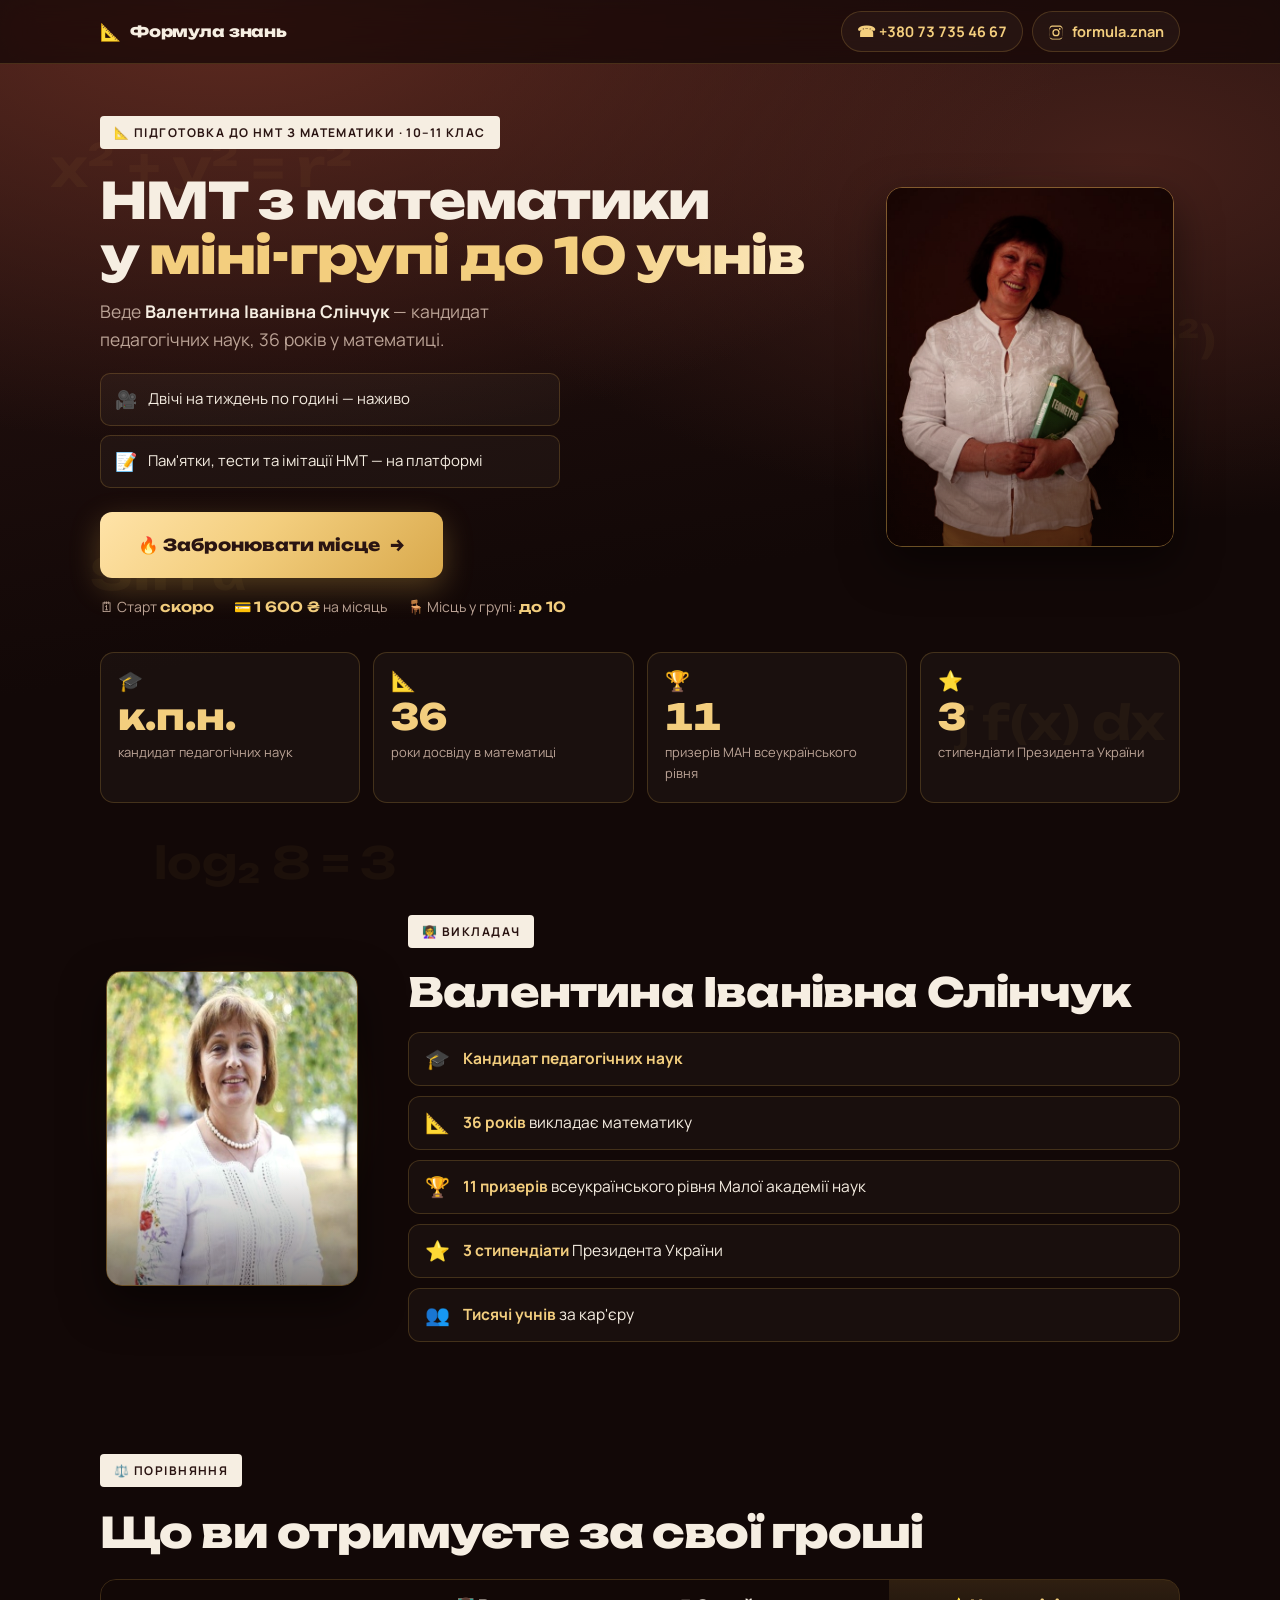
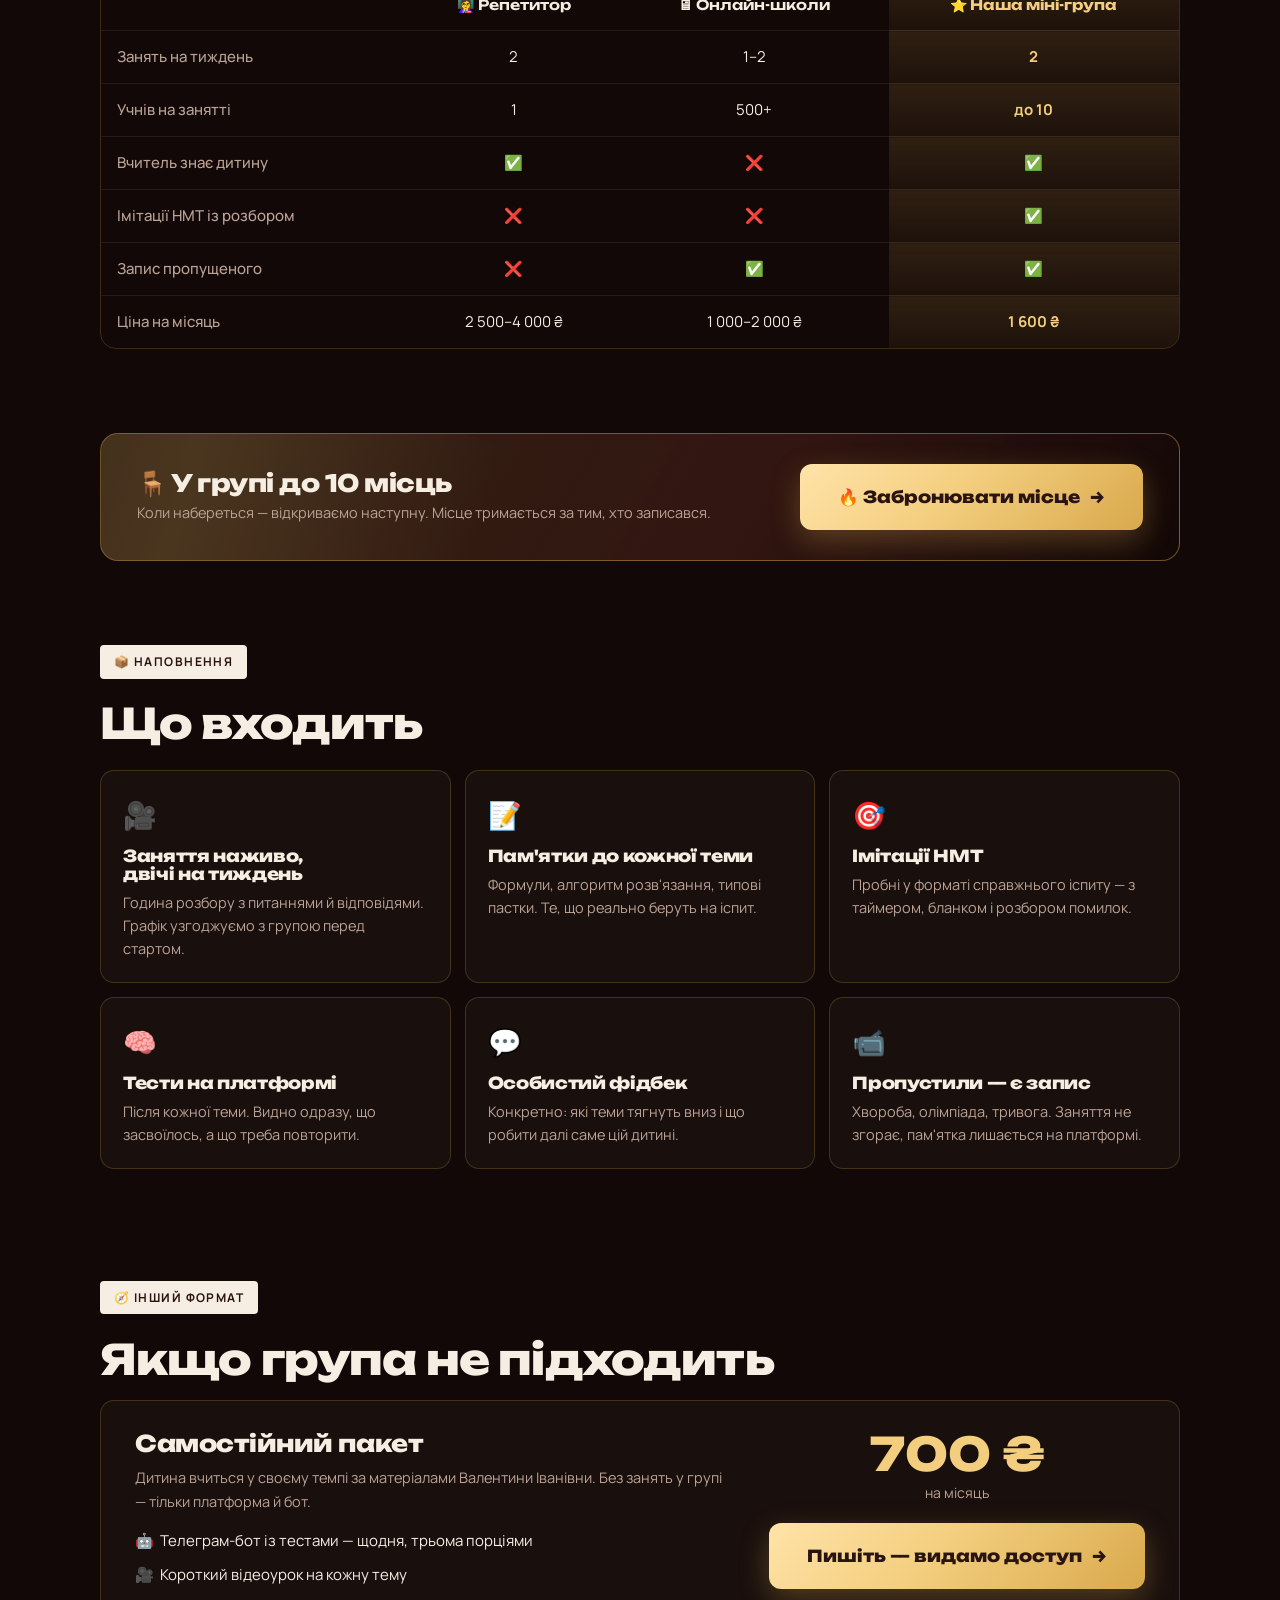
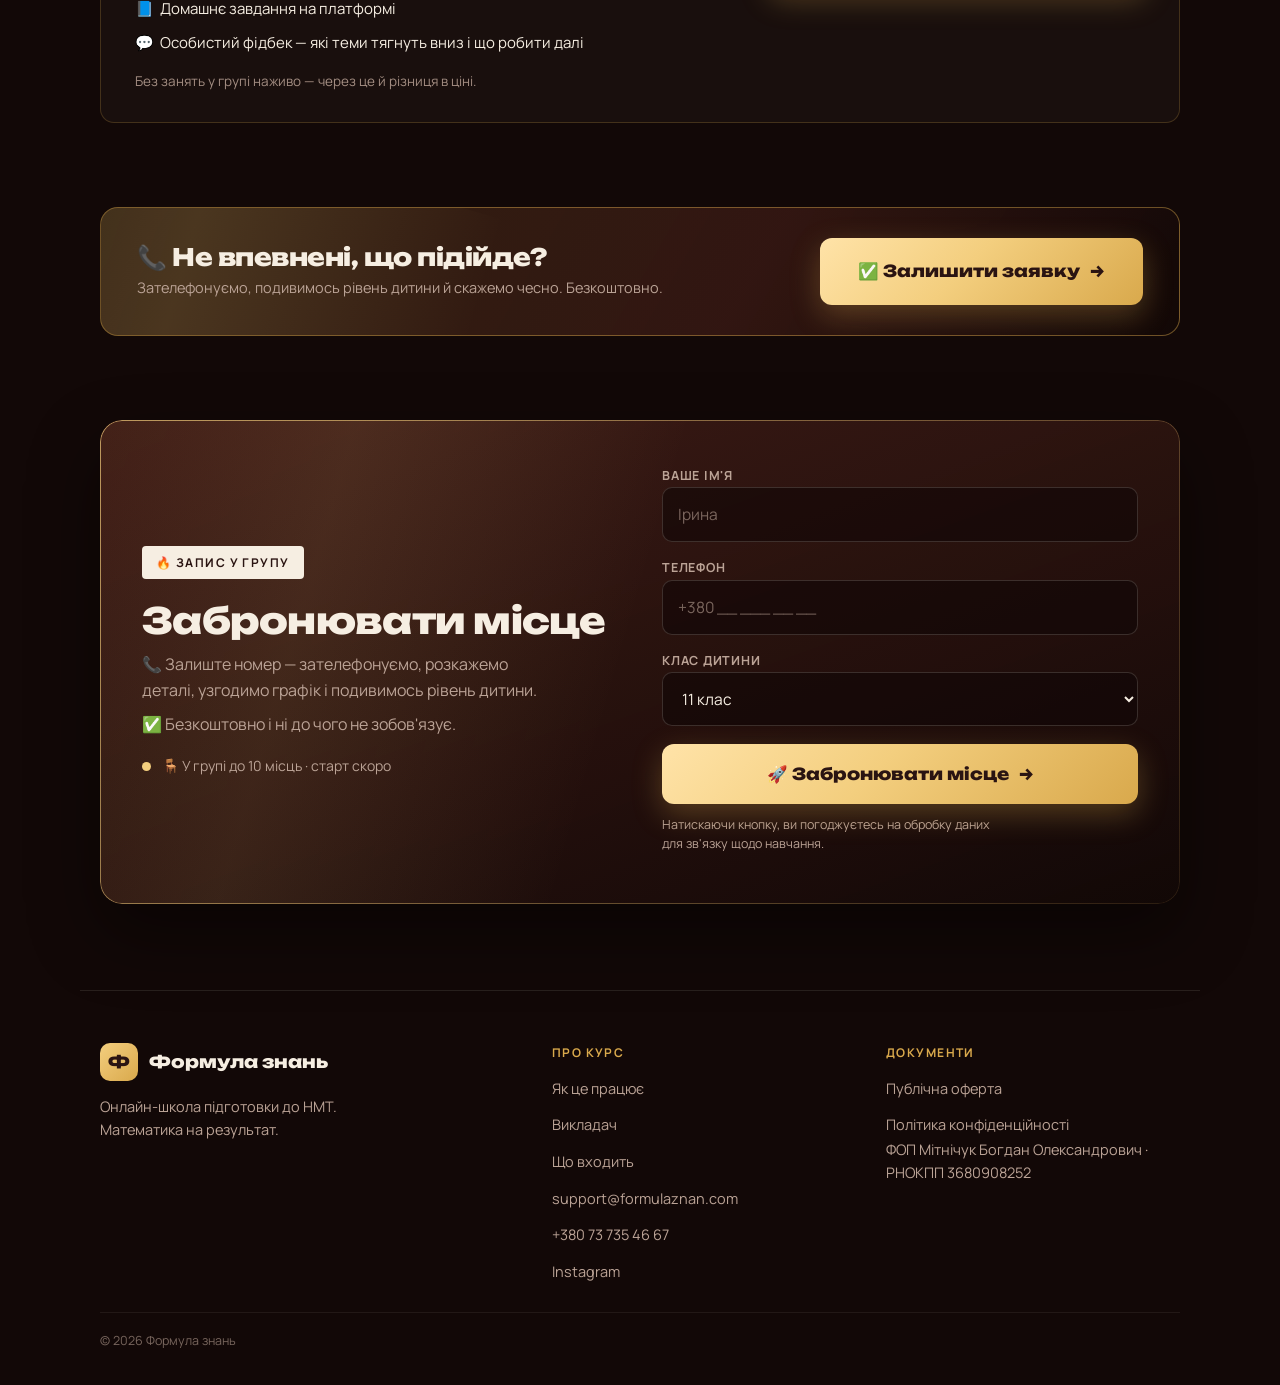
==== commit f7063efc: "Лендинги ловлять ttclid для серверних конверсій TikTok Ловився лише fbclid для Meta. TikTok-клік не " ====
--- a/index.html
+++ b/index.html
@@ -722,6 +722,25 @@
 document.getElementById('fz_source').value = FZ_SOURCE;
 document.getElementById('landing_url').value = location.href.slice(0, 250);
 
+/* ttclid — ключ, за яким TikTok упізнає свій клік у серверній конверсії.
+   Аналог fbclid у Meta. Живе довше за візит: людина клікає ввечері, а
+   заявку лишає наступного дня, тож кладемо в localStorage на 30 днів.
+   Без нього Events API шле подію в порожнечу — зіставити її з рекламою
+   TikTok уже не зможе. */
+const TTCLID = (() => {
+  try {
+    const fromUrl = new URLSearchParams(location.search).get('ttclid');
+    if (fromUrl) {
+      localStorage.setItem('fz_ttclid',
+        JSON.stringify({ v: fromUrl, t: Date.now() }));
+      return fromUrl;
+    }
+    const saved = JSON.parse(localStorage.getItem('fz_ttclid') || 'null');
+    if (saved && saved.v && Date.now() - saved.t < 30 * 864e5) return saved.v;
+  } catch (e) {}
+  return '';
+})();
+
 /* Токен кліка: 8 символів [a-z0-9] — рівно той формат, який приймає бот.
    Шлемо одразу при заході, а не в момент заявки, щоб fbc/fbp уже лежали
    в базі, коли людина дозріє і залишить номер. */
@@ -744,33 +763,43 @@
         headers: { 'Content-Type': 'application/json' },
         body: JSON.stringify({
           token: t, fbc: fbc || null, fbp: cookie('_fbp') || null,
+          ttclid: TTCLID || null, ttp: cookie('_ttp') || null,
           source: FZ_SOURCE, url: location.href.slice(0, 512)
         })
       }).catch(() => {});
     };
-    // даємо пікселю до 2 с поставити _fbp — з ним Meta зіставляє точніше
+    // даємо пікселям до 2 с поставити свої куки: _fbp для Meta, _ttp для
+    // TikTok. З ними зіставлення точніше, без них подія все одно піде.
     let tries = 0;
     (function wait(){
-      if (cookie('_fbp') || tries >= 10) return send();
+      if ((cookie('_fbp') && cookie('_ttp')) || tries >= 10) return send();
       tries++; setTimeout(wait, 200);
     })();
     return t;
   } catch (e) { return ''; }
 })();
 
-/* Дійшов до форми — сигнал Meta, що візит якісний.
-   Окрема від Lead подія: на неї добре вчиться алгоритм, поки заявок мало. */
+/* Взявся заповнювати форму — сигнал, що візит якісний.
+   Окрема від Lead подія: на неї добре вчиться алгоритм, поки заявок мало.
+
+   Ловимо ДОТИК до поля, а не прокрутку до форми. Раніше тут стояв
+   IntersectionObserver, і подія спрацьовувала в кожного, хто просто
+   догорнув сторінку. TikTok чесно оптимізувався під неї й пригнав
+   найдешевших гортальників: 41 подія, 0 заявок, $50. Дотик до поля
+   означає намір, і саме за ним алгоритму є сенс полювати. */
 (() => {
   const el = document.getElementById('form');
   if (!el) return;
-  const o = new IntersectionObserver(es => {
-    if (!es.some(e => e.isIntersecting)) return;
-    o.disconnect();
+  let sent = false;
+  const fire = () => {
+    if (sent) return;
+    sent = true;
     if (window.fbq) fbq('track', 'ViewContent', { content_name: 'grupy_form' });
     if (window.ttq) ttq.track('ViewContent', { content_id: 'grupy',
       content_type: 'product', content_name: 'grupy_form' });
-  }, { threshold: .3 });
-  o.observe(el);
+  };
+  el.querySelectorAll('input:not([type=hidden]), select, textarea')
+    .forEach(f => f.addEventListener('focus', fire, { once: true, passive: true }));
 })();
 
 /* Підказка про прокрутку зникає, щойно людина почала гортати,
@@ -864,6 +893,14 @@
                  content_name: 'grupy', content_category: FZ_SOURCE };
     if (leadId) ttq.track('SubmitForm', tp, { event_id: 'lead-' + leadId });
     else        ttq.track('SubmitForm', tp);
+
+    /* Дубль тієї самої заявки на ClickButton. Не косметика, а обхід:
+       TikTok не дає вибрати SubmitForm як подію оптимізації, поки та не
+       набере обсягу, а ClickButton уже доступний. Шлемо рівно там само —
+       після підтвердженої заявки, — тож подія означає те саме, що й
+       SubmitForm. Прибрати, коли SubmitForm розблокується. */
+    if (leadId) ttq.track('ClickButton', tp, { event_id: 'lead-' + leadId });
+    else        ttq.track('ClickButton', tp);
   }
 
   // Номер заявки лишається в адресі — видно в записах Clarity і в аналітиці.
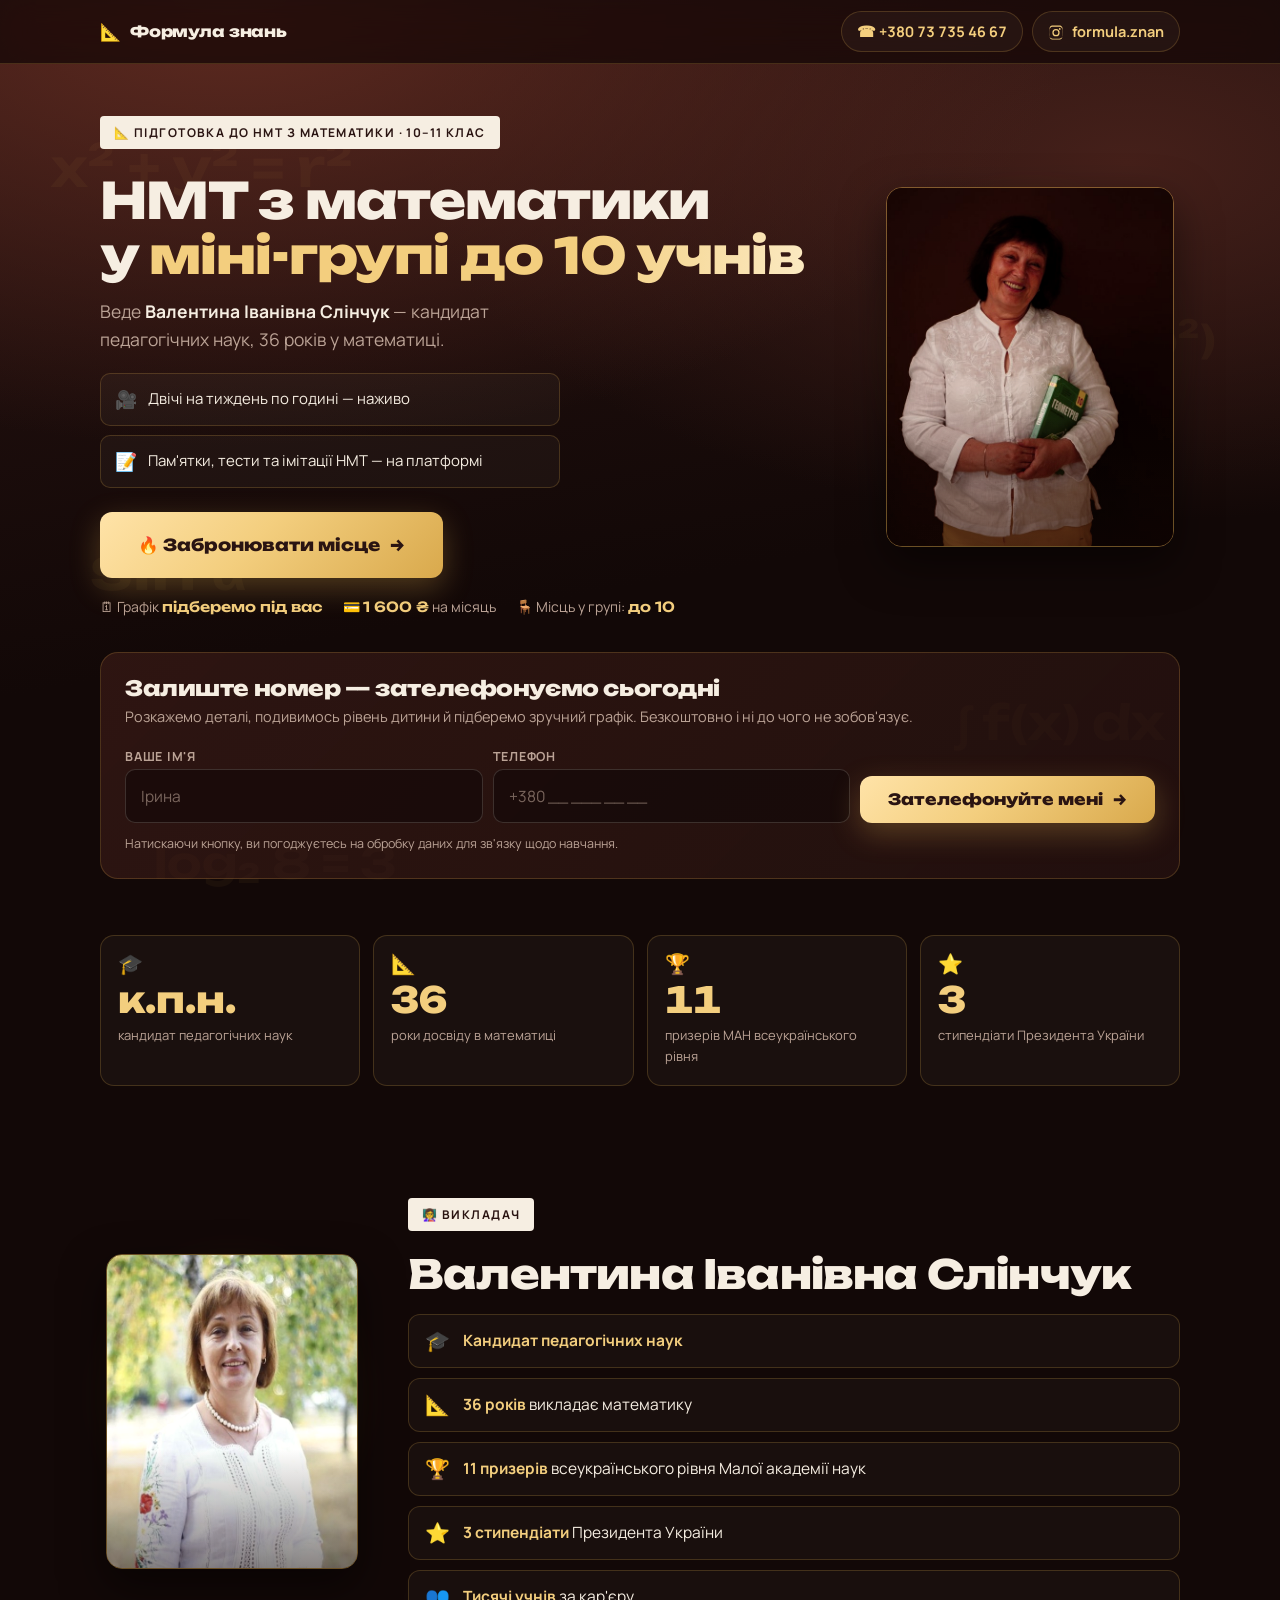
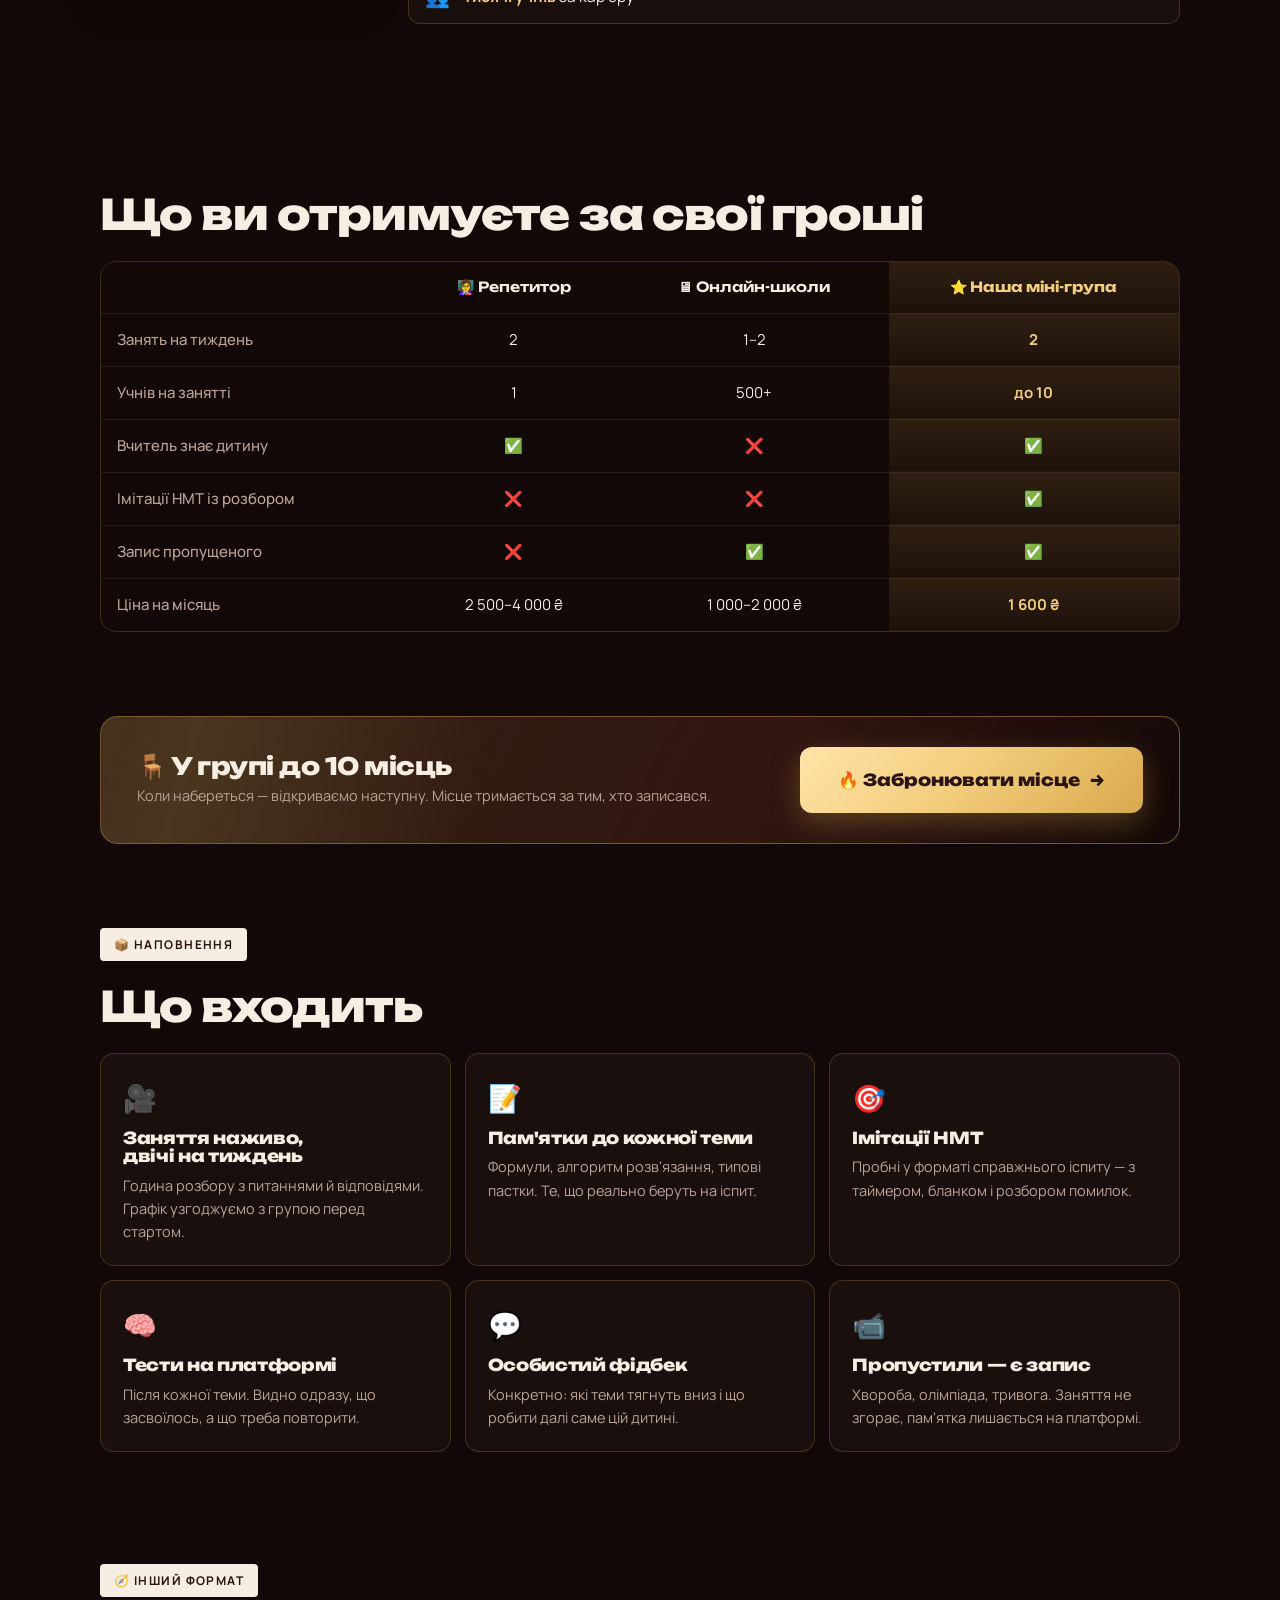
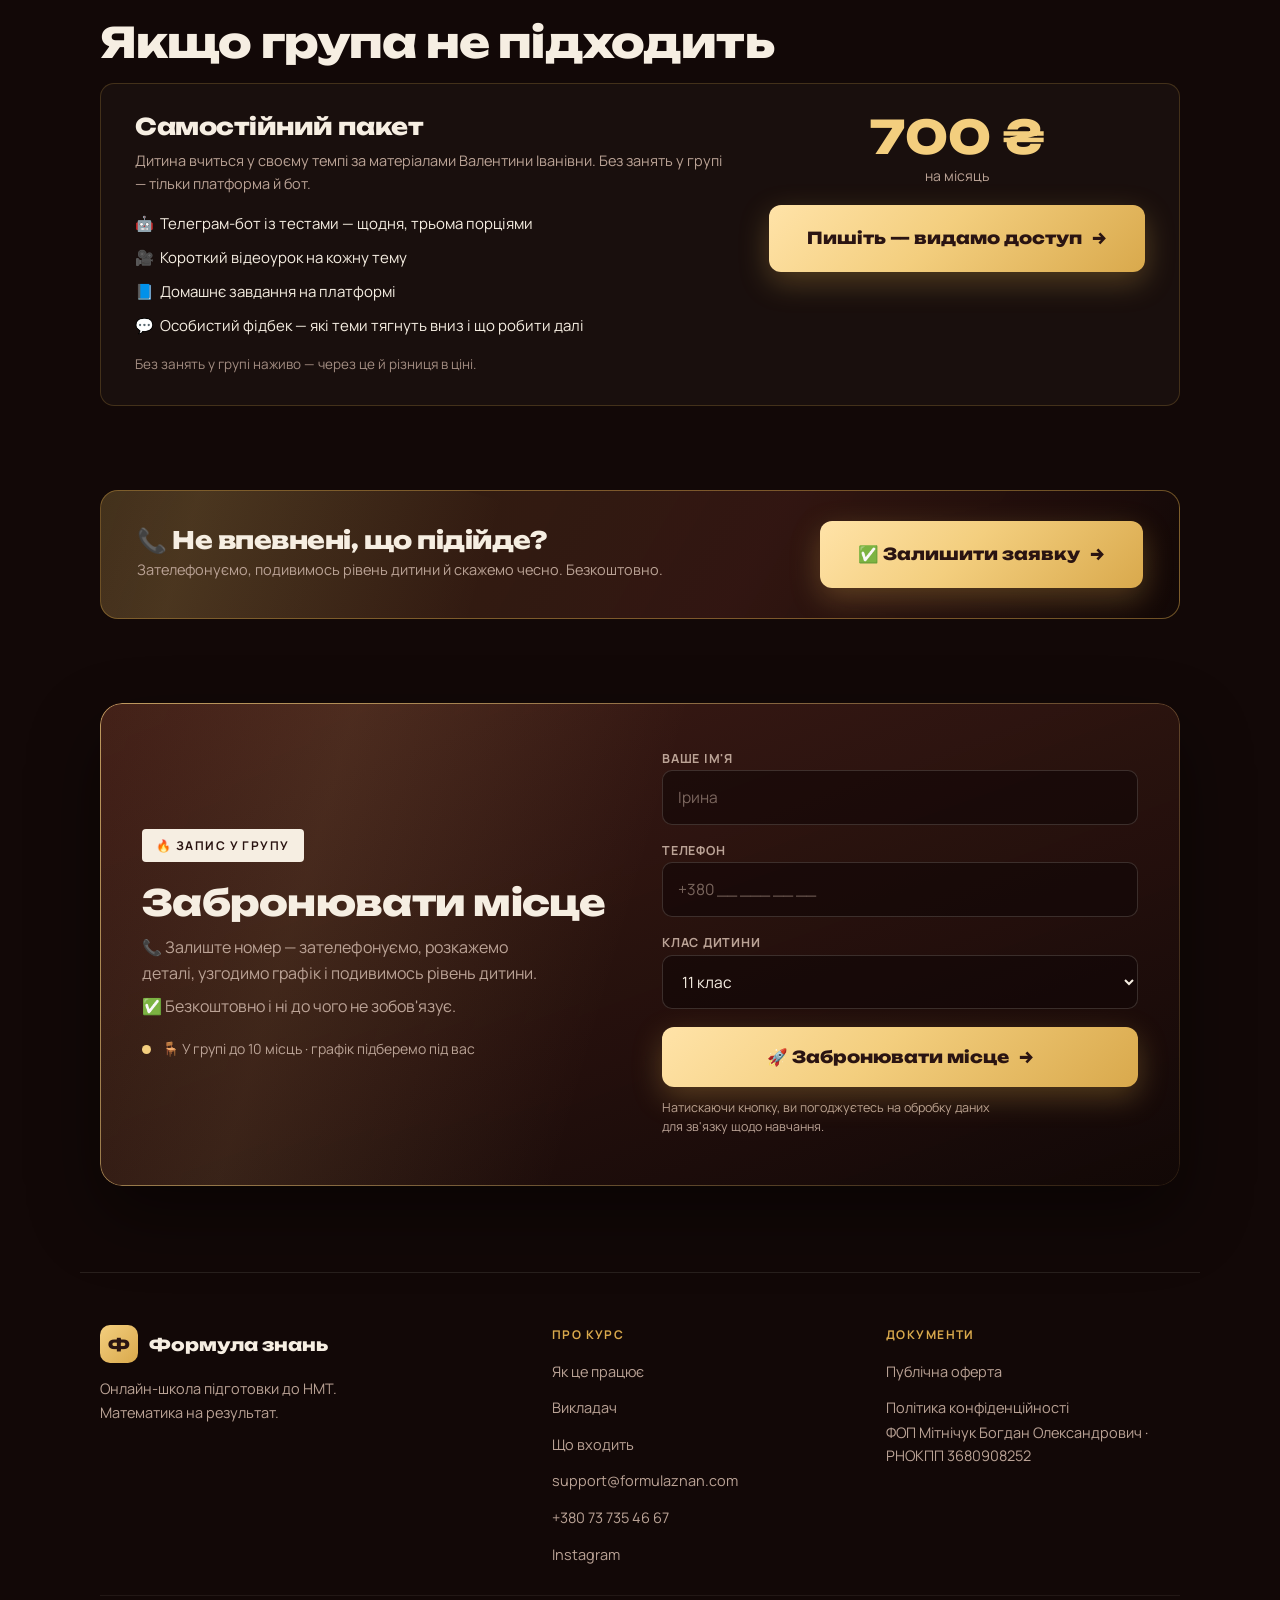
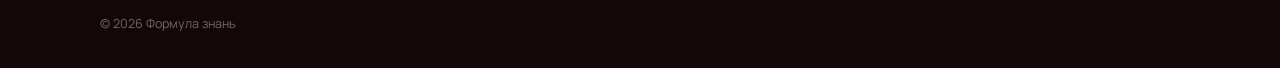
==== commit bd5a4ea2: "Швидка форма під першим екраном і липка кнопка на телефоні Єдина форма стояла на 83% висоти сторінки" ====
--- a/index.html
+++ b/index.html
@@ -295,6 +295,25 @@
 .ok{display:none;text-align:center;padding:26px 10px}
 .ok h3{font-size:24px;color:var(--gold-br);margin-bottom:10px}
 .ok p{color:var(--muted);margin:0 auto;max-width:34ch}
+
+/* ── швидка заявка одразу під першим екраном ── */
+.quick{padding:clamp(16px,2.4vw,24px);border:1px solid var(--line);border-radius:18px;
+  background:linear-gradient(135deg,rgba(69,32,26,.55),rgba(42,20,18,.65))}
+.quick h3{font-family:var(--disp);font-size:clamp(17px,2.6vw,21px);margin:0 0 6px;color:var(--cream)}
+.quick .sub{margin:0 0 14px;font-size:14.5px;color:var(--muted);line-height:1.55}
+.quick form{gap:10px}
+@media(min-width:680px){.quick form{grid-template-columns:1fr 1fr auto;align-items:end}}
+.quick .btn{padding:14px 28px;font-size:15.5px;animation:none;white-space:nowrap}
+@media(min-width:680px){.quick .fine{grid-column:1/-1}}
+.quick .ok{padding:14px 6px}
+
+/* ── липка кнопка на телефоні ── */
+.sticky-cta{position:fixed;left:0;right:0;bottom:0;z-index:60;display:none;
+  padding:10px 14px calc(10px + env(safe-area-inset-bottom));
+  background:linear-gradient(180deg,rgba(18,8,7,0),rgba(18,8,7,.94) 40%)}
+.sticky-cta .btn{width:100%;padding:16px 20px;font-size:16px;animation:none}
+@media(max-width:860px){.sticky-cta.on{display:block}}
+
 /* ── підвал ── */
 footer{border-top:1px solid rgba(246,238,226,.1);margin-top:clamp(20px,3vw,36px);
   padding-block:clamp(34px,4.5vw,52px) clamp(24px,3vw,34px)}
@@ -431,7 +450,7 @@
       </ul>
       <a class="btn reveal" href="#form">🔥 Забронювати місце <span class="arr">→</span></a>
       <div class="hero-meta reveal">
-        <span>🗓 Старт <b>скоро</b></span>
+        <span>🗓 Графік <b>підберемо під вас</b></span>
         <span>💳 <b>1 600 ₴</b> на місяць</span>
         <span>🪑 Місць у групі: <b>до 10</b></span>
       </div>
@@ -444,6 +463,28 @@
     </div>
   </div>
 </header>
+
+<section class="wrap" style="padding-top:0">
+  <div class="quick reveal">
+    <h3>Залиште номер — зателефонуємо сьогодні</h3>
+    <p class="sub">Розкажемо деталі, подивимось рівень дитини й підберемо зручний графік.
+      Безкоштовно і ні до чого не зобов'язує.</p>
+    <form id="lead-top" data-lead novalidate>
+      <div><label for="q-name">Ваше ім'я</label>
+        <input id="q-name" name="name" type="text" required placeholder="Ірина" autocomplete="name"></div>
+      <div><label for="q-phone">Телефон</label>
+        <input id="q-phone" name="phone" type="tel" required placeholder="+380 __ ___ __ __"
+               inputmode="tel" autocomplete="tel"></div>
+      <input type="hidden" name="fz_source"><input type="hidden" name="landing_url">
+      <button class="btn" type="submit">Зателефонуйте мені <span class="arr">→</span></button>
+      <p class="fine">Натискаючи кнопку, ви погоджуєтесь на обробку даних для зв'язку щодо навчання.</p>
+    </form>
+    <div class="ok">
+      <h3>🎉 Заявку прийнято</h3>
+      <p>Зателефонуємо найближчим часом.</p>
+    </div>
+  </div>
+</section>
 
 <section class="wrap" style="padding-top:0">
   <div class="stats">
@@ -592,10 +633,10 @@
         <p>📞 Залиште номер — зателефонуємо, розкажемо деталі, узгодимо графік
           і подивимось рівень дитини.</p>
         <p>✅ Безкоштовно і ні до чого не зобов'язує.</p>
-        <div class="seats"><span class="dot"></span> 🪑 У групі до 10 місць · старт скоро</div>
+        <div class="seats"><span class="dot"></span> 🪑 У групі до 10 місць · графік підберемо під вас</div>
       </div>
       <div>
-        <form id="lead" novalidate>
+        <form id="lead" data-lead novalidate>
           <div><label for="name">Ваше ім'я</label>
             <input id="name" name="name" type="text" required placeholder="Ірина" autocomplete="name"></div>
           <div><label for="phone">Телефон</label>
@@ -620,6 +661,10 @@
   </div>
 </section>
 
+<div class="sticky-cta" id="stickyCta">
+  <a class="btn" href="#form">🔥 Забронювати місце <span class="arr">→</span></a>
+</div>
+
 <footer class="wrap">
   <div class="foot">
     <div>
@@ -719,8 +764,10 @@
   }
   return tag.slice(0, 64);
 })();
-document.getElementById('fz_source').value = FZ_SOURCE;
-document.getElementById('landing_url').value = location.href.slice(0, 250);
+document.querySelectorAll('input[name="fz_source"]')
+  .forEach(i => i.value = FZ_SOURCE);
+document.querySelectorAll('input[name="landing_url"]')
+  .forEach(i => i.value = location.href.slice(0, 250));
 
 /* ttclid — ключ, за яким TikTok упізнає свій клік у серверній конверсії.
    Аналог fbclid у Meta. Живе довше за візит: людина клікає ввечері, а
@@ -820,8 +867,8 @@
   upd();
 });
 
-const form = document.getElementById('lead');
-const okBox = document.getElementById('ok');
+document.querySelectorAll('form[data-lead]').forEach((form) => {
+const okBox = form.parentElement.querySelector('.ok');
 
 form.addEventListener('submit', async (ev) => {
   ev.preventDefault();
@@ -919,6 +966,26 @@
   okBox.style.display = 'block';
   okBox.scrollIntoView({ behavior: 'smooth', block: 'center' });
 });
+});
+
+/* Липка кнопка: з'являється, коли перший екран прокручено, і зникає
+   біля будь-якої з форм — щоб не перекривала поля вводу. */
+(() => {
+  const cta = document.getElementById('stickyCta');
+  if (!cta) return;
+  const forms = [...document.querySelectorAll('form[data-lead]')];
+  const poruch = () => forms.some(f => {
+    if (f.hidden) return false;
+    const r = f.getBoundingClientRect();
+    return r.top < innerHeight * 0.95 && r.bottom > 0;
+  });
+  const onovyty = () => {
+    cta.classList.toggle('on', scrollY > innerHeight * 0.8 && !poruch());
+  };
+  addEventListener('scroll', onovyty, { passive: true });
+  addEventListener('resize', onovyty);
+  onovyty();
+})();
 </script>
 </body>
 </html>
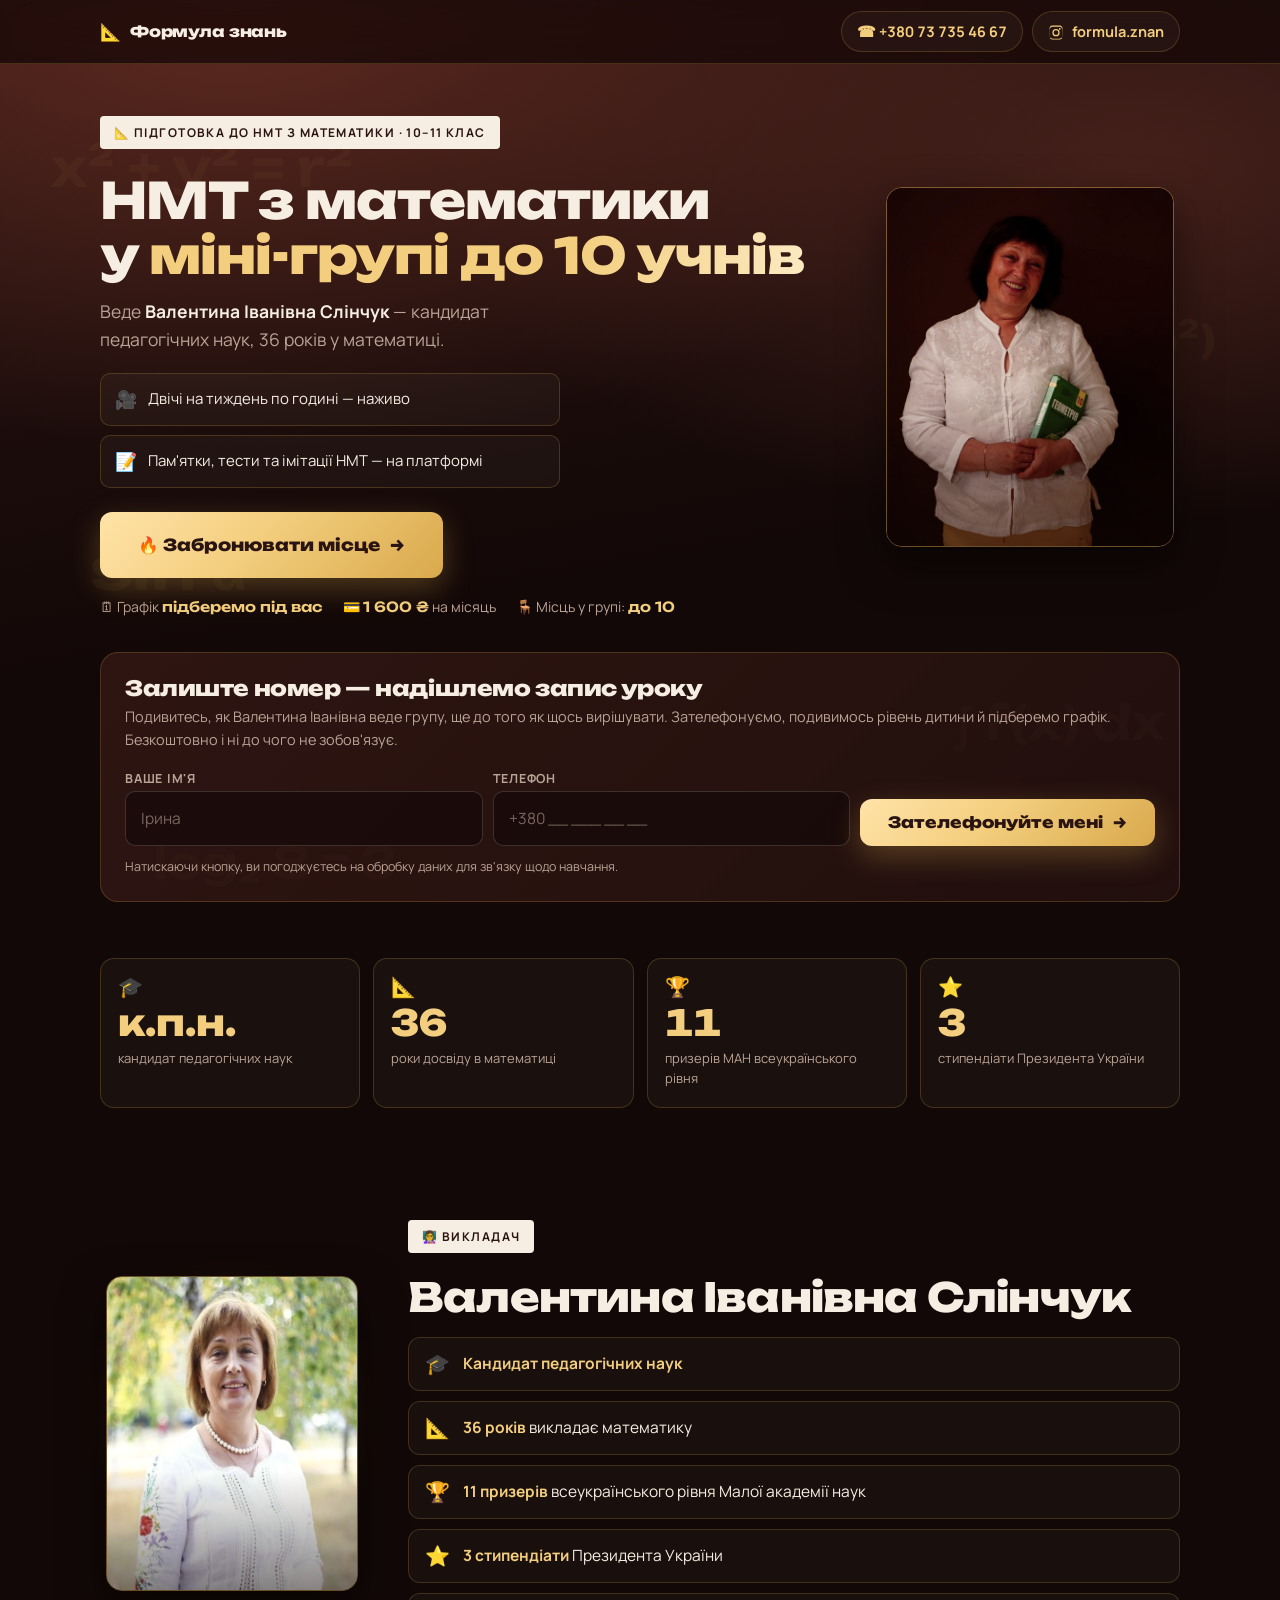
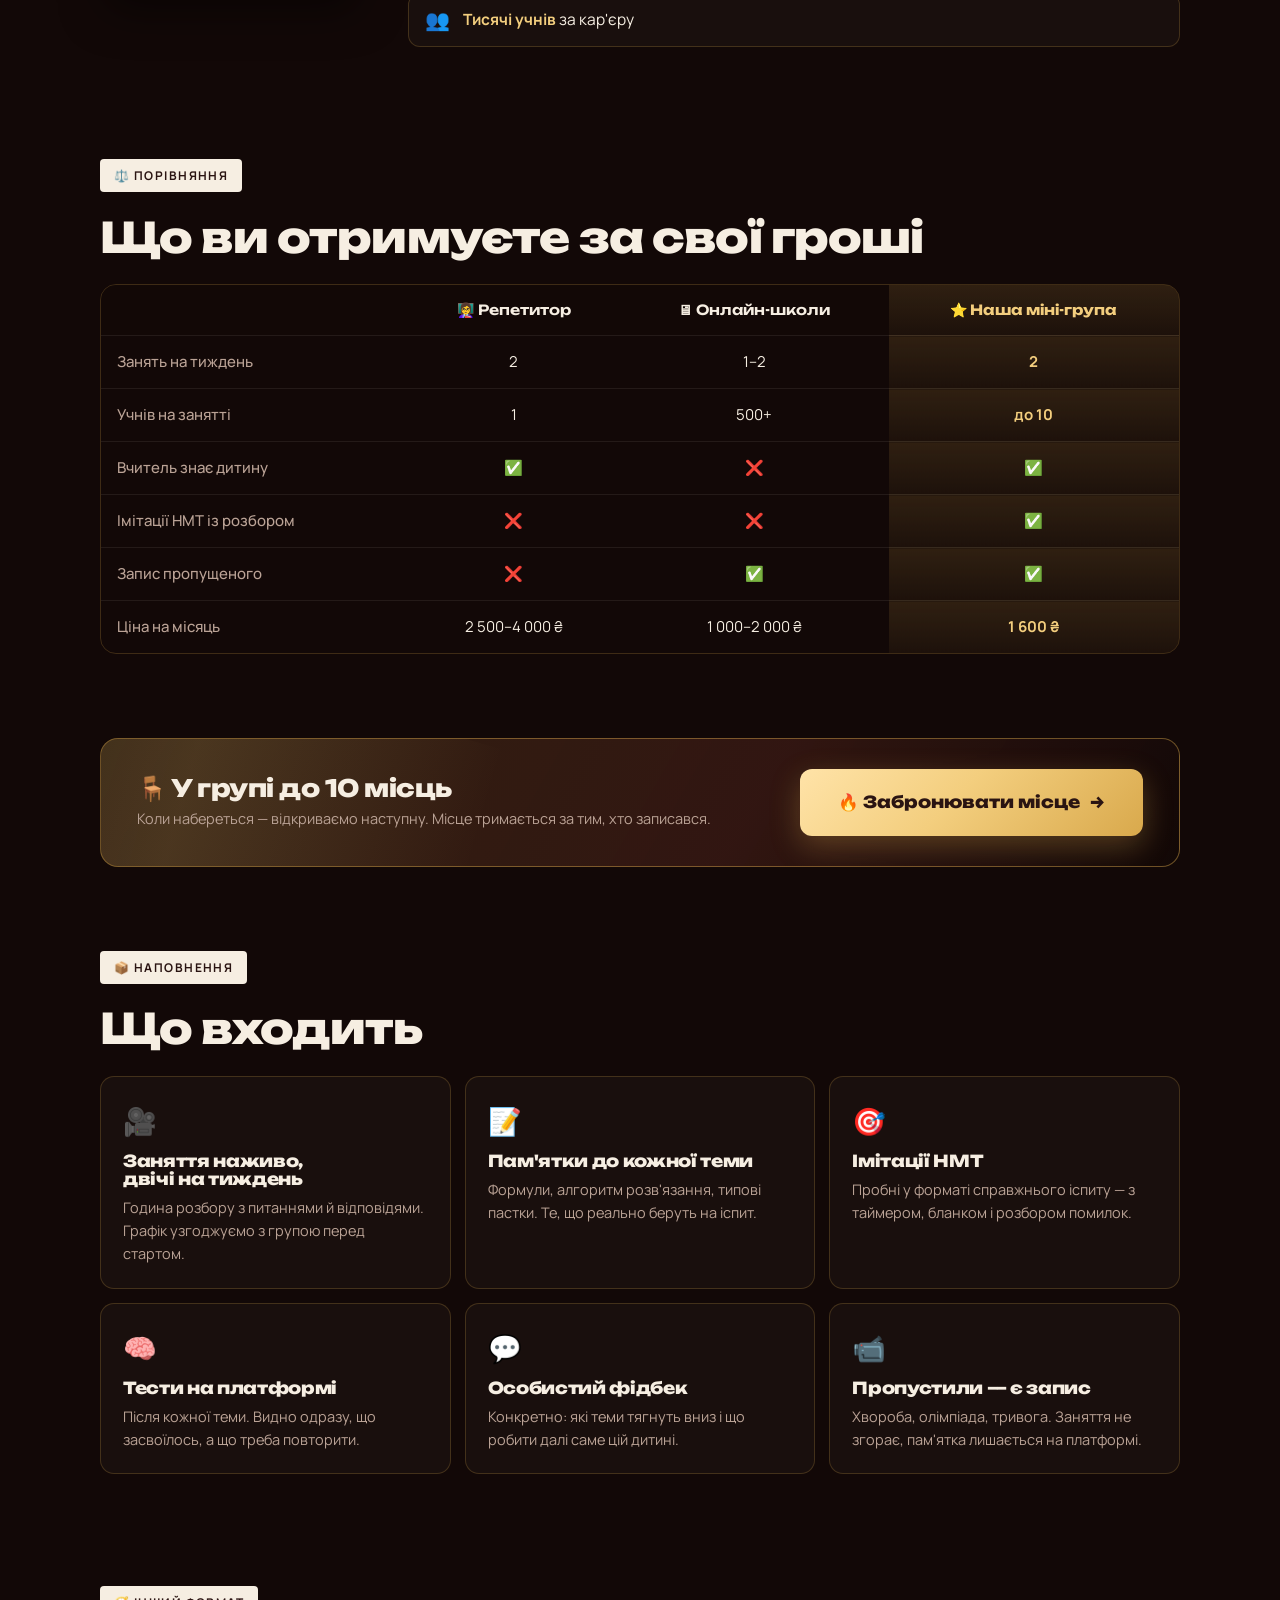
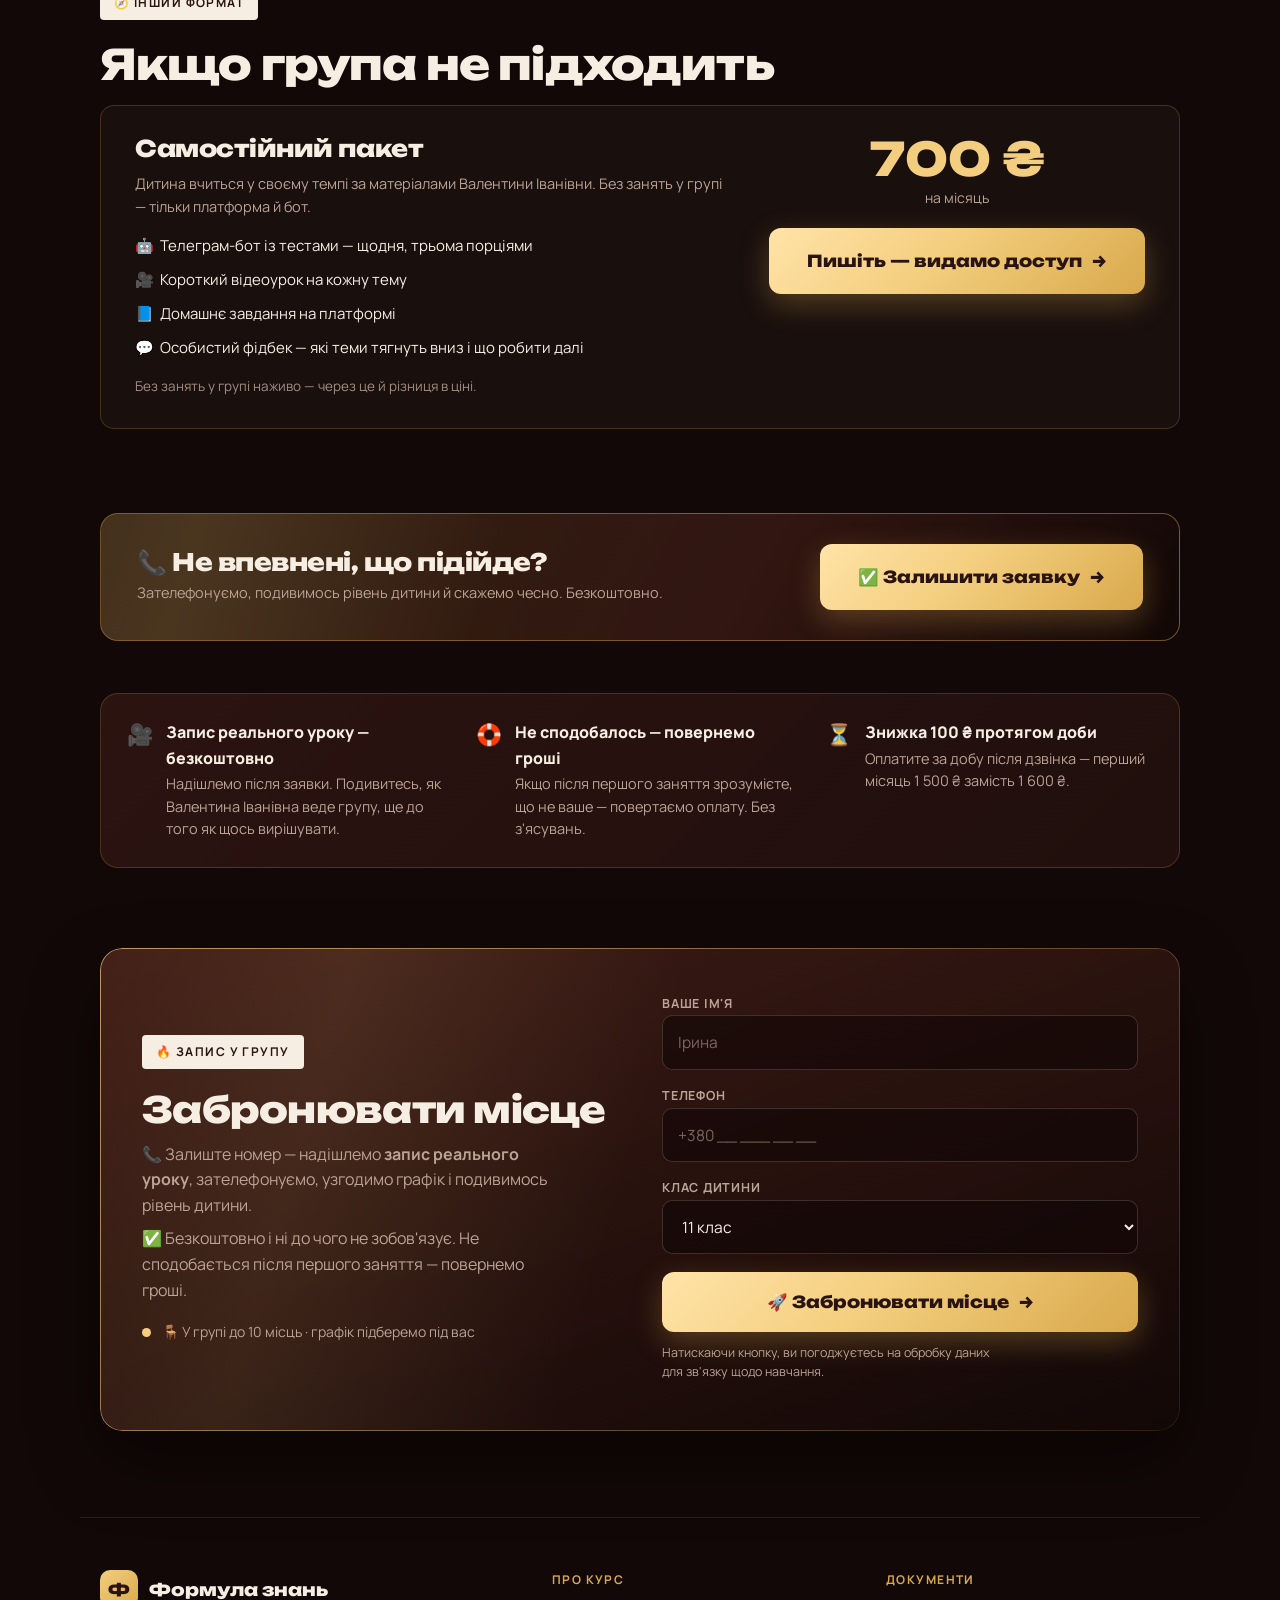
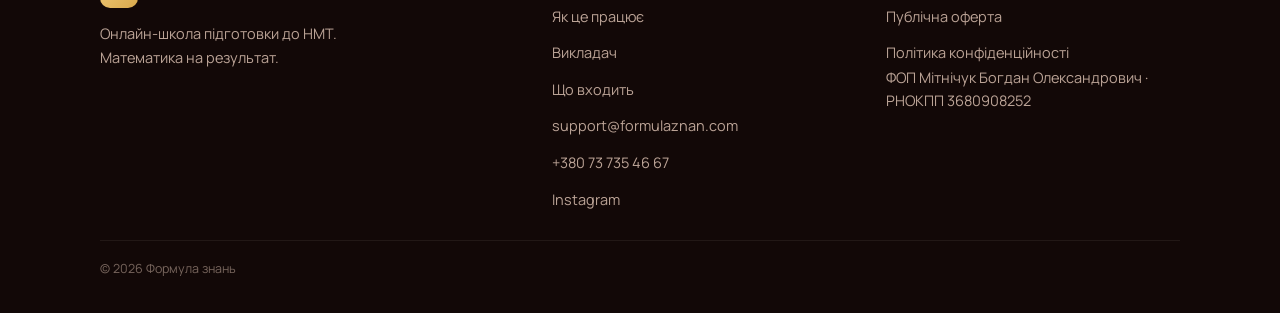
==== commit dec45acb: "Запис уроку, гарантія повернення і знижка за добу Три речі, яких на сторінці не було, хоч вони вже з" ====
--- a/index.html
+++ b/index.html
@@ -314,6 +314,17 @@
 .sticky-cta .btn{width:100%;padding:16px 20px;font-size:16px;animation:none}
 @media(max-width:860px){.sticky-cta.on{display:block}}
 
+
+/* ── що отримаєте відразу ── */
+.bonus{display:grid;gap:12px;padding:clamp(18px,2.6vw,26px);
+  border:1px solid var(--line);border-radius:18px;
+  background:linear-gradient(135deg,rgba(69,32,26,.5),rgba(42,20,18,.6))}
+.bonus .row{display:grid;grid-template-columns:auto 1fr;gap:13px;align-items:start}
+.bonus .ic{font-size:21px;line-height:1.35}
+.bonus b{color:var(--cream);font-weight:800}
+.bonus .d{color:var(--muted);font-size:14.5px;line-height:1.55;margin-top:2px}
+@media(min-width:760px){.bonus{grid-template-columns:repeat(3,1fr);gap:22px}}
+
 /* ── підвал ── */
 footer{border-top:1px solid rgba(246,238,226,.1);margin-top:clamp(20px,3vw,36px);
   padding-block:clamp(34px,4.5vw,52px) clamp(24px,3vw,34px)}
@@ -466,8 +477,9 @@
 
 <section class="wrap" style="padding-top:0">
   <div class="quick reveal">
-    <h3>Залиште номер — зателефонуємо сьогодні</h3>
-    <p class="sub">Розкажемо деталі, подивимось рівень дитини й підберемо зручний графік.
+    <h3>Залиште номер — надішлемо запис уроку</h3>
+    <p class="sub">Подивитесь, як Валентина Іванівна веде групу, ще до того як щось
+      вирішувати. Зателефонуємо, подивимось рівень дитини й підберемо графік.
       Безкоштовно і ні до чого не зобов'язує.</p>
     <form id="lead-top" data-lead novalidate>
       <div><label for="q-name">Ваше ім'я</label>
@@ -481,7 +493,7 @@
     </form>
     <div class="ok">
       <h3>🎉 Заявку прийнято</h3>
-      <p>Зателефонуємо найближчим часом.</p>
+      <p>Зателефонуємо найближчим часом і надішлемо запис уроку.</p>
     </div>
   </div>
 </section>
@@ -624,15 +636,39 @@
   </div>
 </section>
 
+<section class="wrap" style="padding-block:clamp(14px,2.2vw,24px)">
+  <div class="bonus reveal">
+    <div class="row">
+      <span class="ic">🎥</span>
+      <div><b>Запис реального уроку — безкоштовно</b>
+        <div class="d">Надішлемо після заявки. Подивитесь, як Валентина Іванівна
+          веде групу, ще до того як щось вирішувати.</div></div>
+    </div>
+    <div class="row">
+      <span class="ic">🛟</span>
+      <div><b>Не сподобалось — повернемо гроші</b>
+        <div class="d">Якщо після першого заняття зрозумієте, що не ваше —
+          повертаємо оплату. Без з'ясувань.</div></div>
+    </div>
+    <div class="row">
+      <span class="ic">⏳</span>
+      <div><b>Знижка 100 ₴ протягом доби</b>
+        <div class="d">Оплатите за добу після дзвінка — перший місяць
+          1 500 ₴ замість 1 600 ₴.</div></div>
+    </div>
+  </div>
+</section>
+
 <section class="wrap" id="form" style="padding-bottom:clamp(48px,7vw,86px)">
   <div class="card">
     <div class="card-grid">
       <div>
         <span class="eyebrow">🔥 Запис у групу</span>
         <h2 style="margin-top:14px">Забронювати місце</h2>
-        <p>📞 Залиште номер — зателефонуємо, розкажемо деталі, узгодимо графік
-          і подивимось рівень дитини.</p>
-        <p>✅ Безкоштовно і ні до чого не зобов'язує.</p>
+        <p>📞 Залиште номер — надішлемо <b>запис реального уроку</b>,
+          зателефонуємо, узгодимо графік і подивимось рівень дитини.</p>
+        <p>✅ Безкоштовно і ні до чого не зобов'язує. Не сподобається після
+          першого заняття — повернемо гроші.</p>
         <div class="seats"><span class="dot"></span> 🪑 У групі до 10 місць · графік підберемо під вас</div>
       </div>
       <div>
@@ -654,7 +690,8 @@
         </form>
         <div class="ok" id="ok">
           <h3>🎉 Заявку прийнято</h3>
-          <p>Зателефонуємо найближчим часом. Якщо зручніше написати — @formula_znan в Instagram.</p>
+          <p>Зателефонуємо найближчим часом і надішлемо запис реального уроку.
+            Якщо зручніше написати — @formula_znan в Instagram.</p>
         </div>
       </div>
     </div>
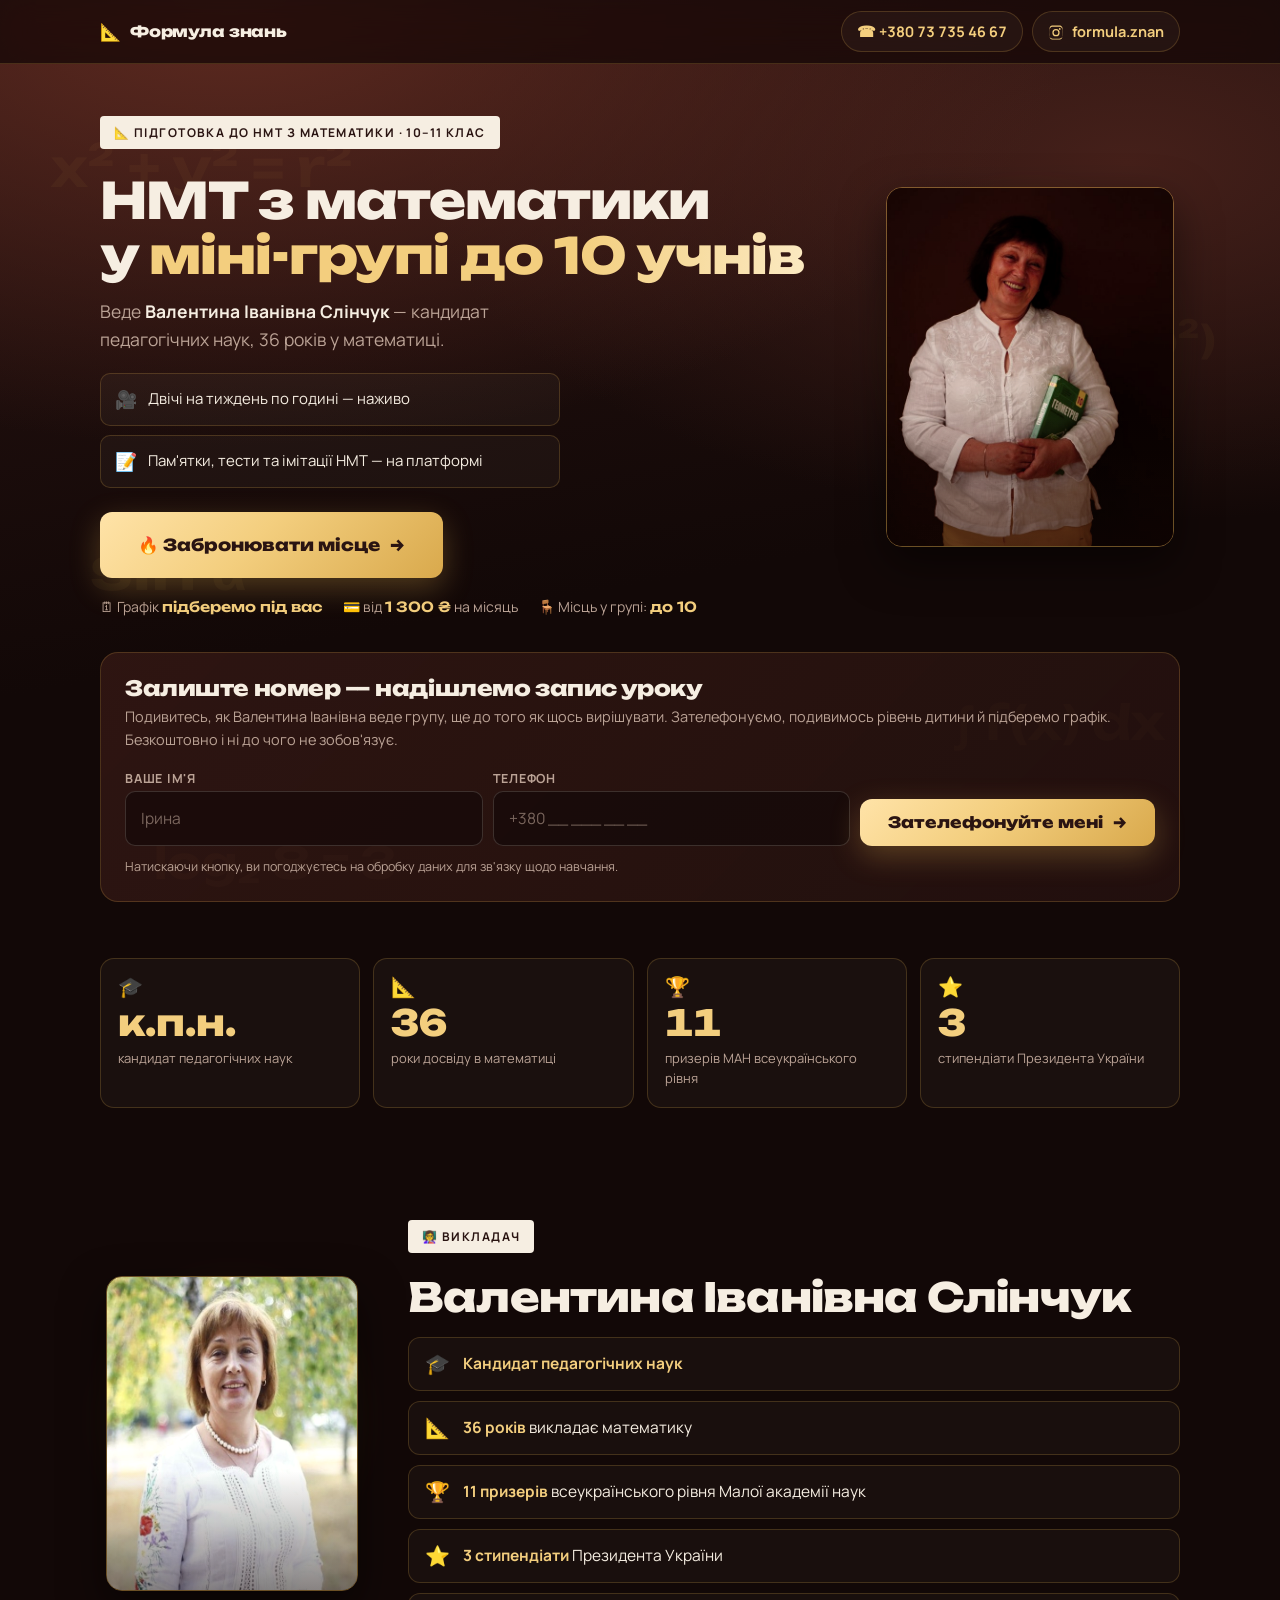
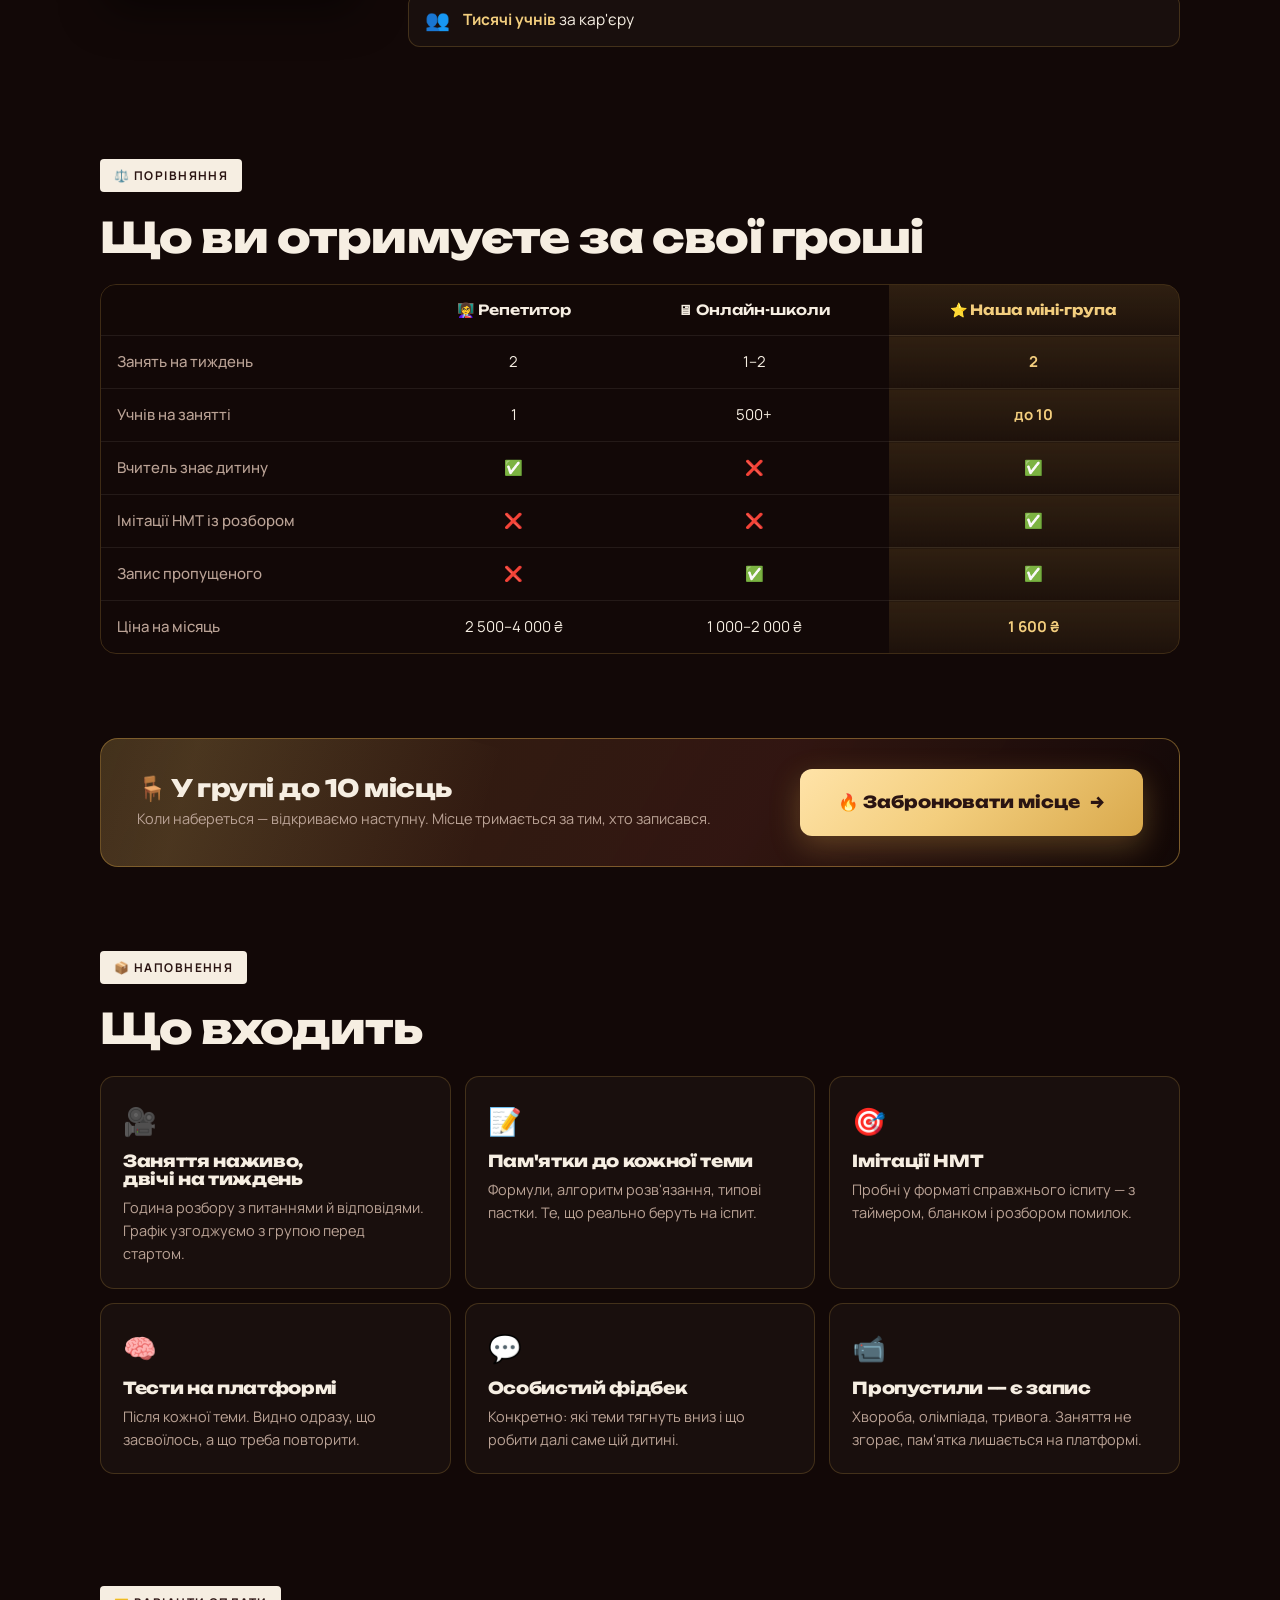
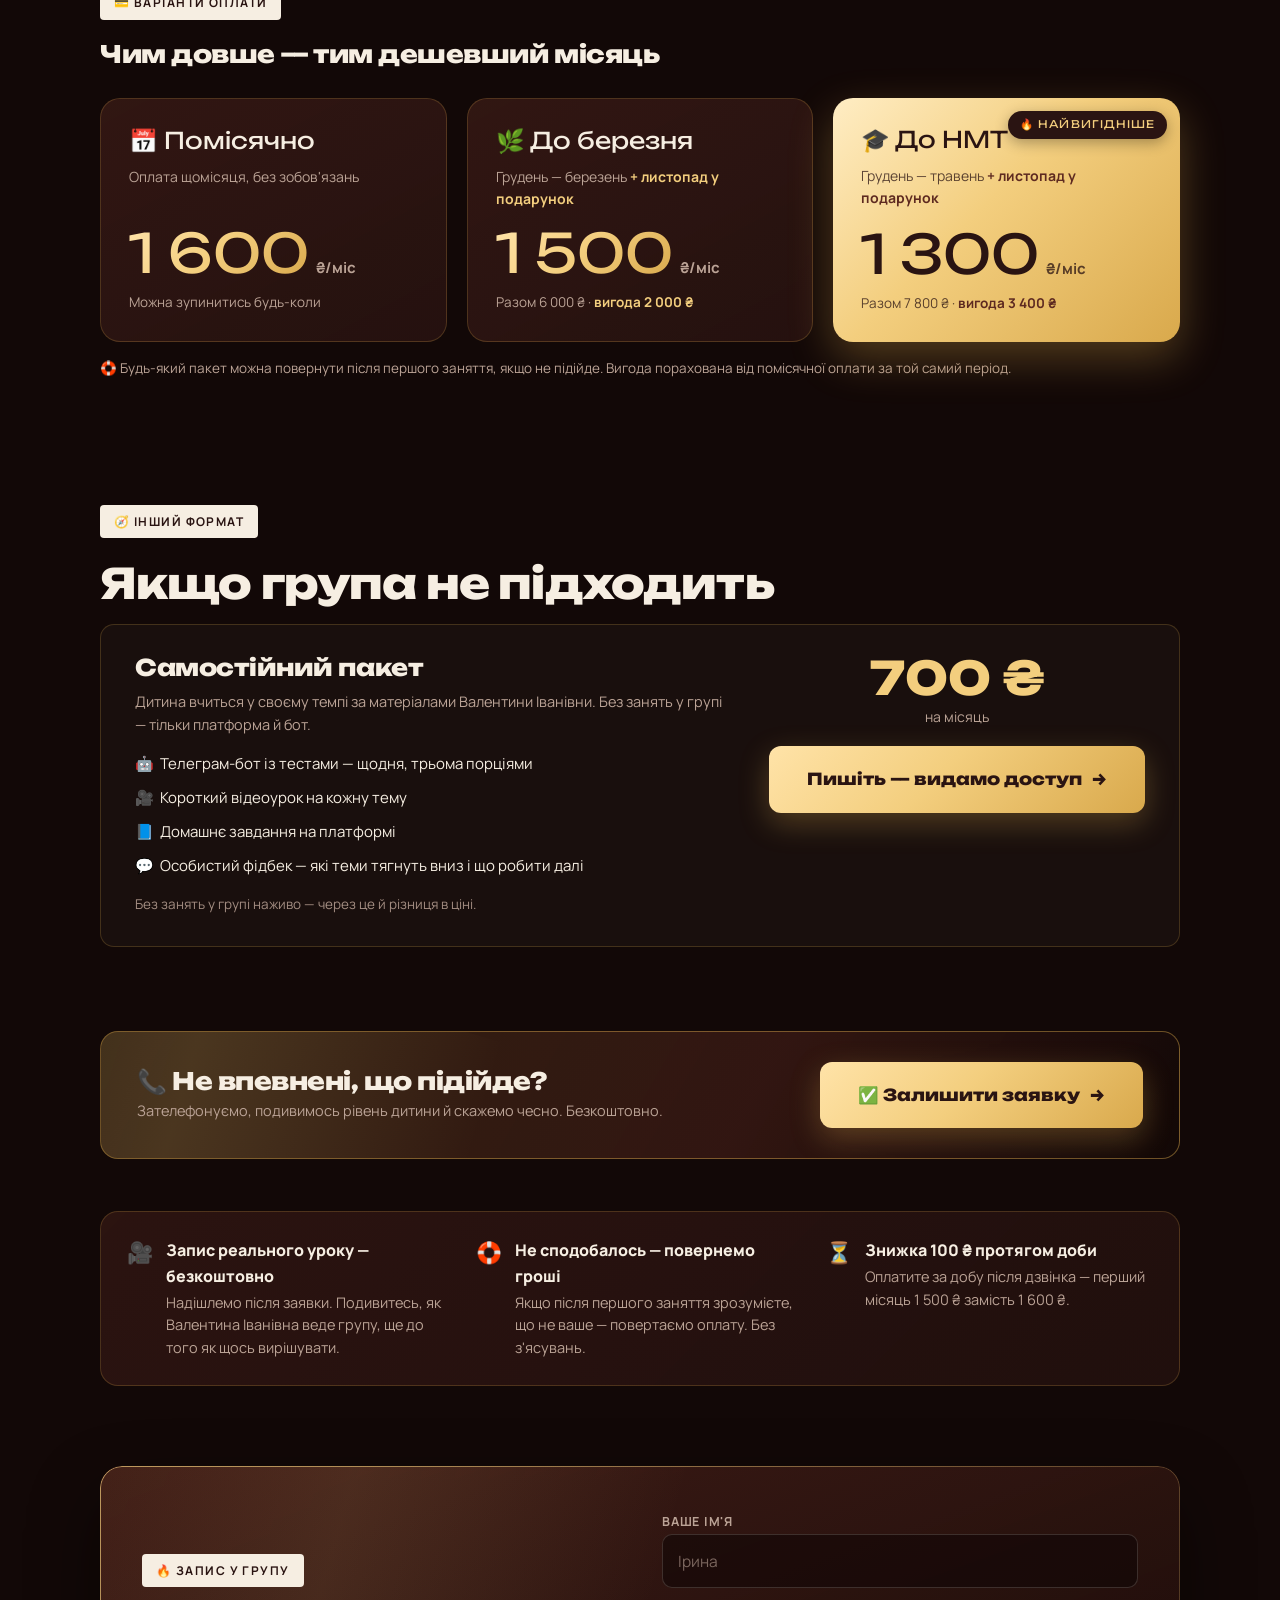
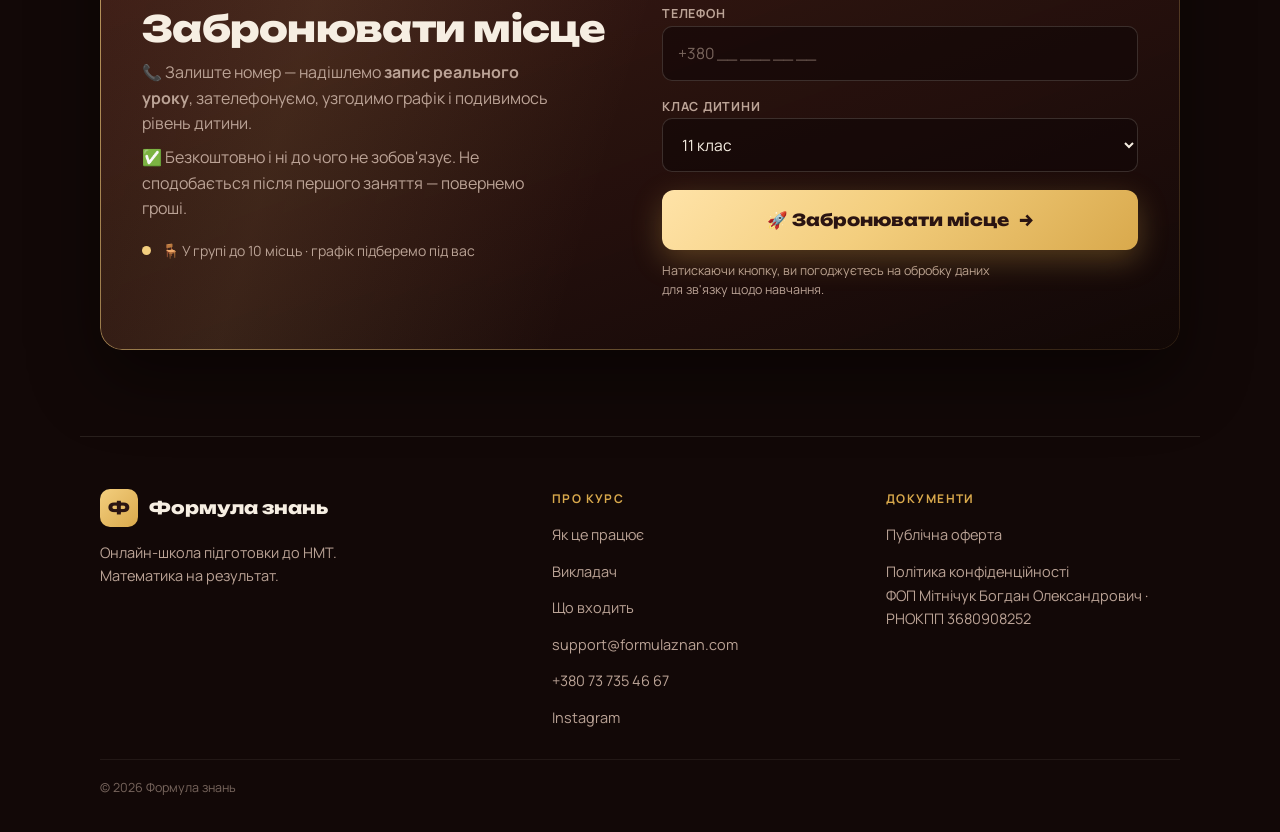
==== commit f4551f82: "Блок пакетів оплати: помісячно, до березня, до НМТ Три картки з градієнтами; найвигідніший пакет — з" ====
--- a/index.html
+++ b/index.html
@@ -325,6 +325,55 @@
 .bonus .d{color:var(--muted);font-size:14.5px;line-height:1.55;margin-top:2px}
 @media(min-width:760px){.bonus{grid-template-columns:repeat(3,1fr);gap:22px}}
 
+
+/* ── пакети оплати ── */
+.plans{display:grid;gap:15px;margin-top:clamp(20px,2.8vw,30px)}
+@media(min-width:920px){.plans{grid-template-columns:repeat(3,1fr);gap:20px}}
+
+.plan{position:relative;display:flex;flex-direction:column;gap:12px;
+  padding:clamp(20px,2.8vw,28px);border-radius:20px;overflow:hidden;
+  border:1px solid var(--line);
+  background:linear-gradient(152deg,rgba(69,32,26,.62),rgba(42,20,18,.78));
+  transition:transform .4s cubic-bezier(.2,.7,.3,1),box-shadow .4s,border-color .4s}
+.plan::before{content:'';position:absolute;inset:0;pointer-events:none;opacity:0;
+  background:radial-gradient(460px 190px at 50% -12%,rgba(217,169,76,.18),transparent 72%);
+  transition:opacity .45s}
+.plan:hover{transform:translateY(-6px);border-color:rgba(217,169,76,.5);
+  box-shadow:0 20px 48px rgba(0,0,0,.42)}
+.plan:hover::before{opacity:1}
+
+.plan .nazva{font-family:var(--disp);font-size:clamp(19px,2.5vw,23px);
+  color:var(--cream);line-height:1.2}
+.plan .koly{font-size:14px;color:var(--muted);line-height:1.55}
+.plan .dar{color:var(--gold-br);font-weight:700}
+.plan .tsina{display:flex;align-items:baseline;gap:7px;margin-top:auto;padding-top:6px}
+.plan .chyslo{font-family:var(--disp);font-size:clamp(40px,5.8vw,54px);line-height:.95;
+  background:linear-gradient(135deg,#FFE3A8,var(--gold-br) 48%,var(--gold));
+  -webkit-background-clip:text;background-clip:text;color:transparent}
+.plan .za{font-size:15px;color:var(--muted);font-weight:700}
+.plan .razom{font-size:13.5px;color:var(--muted);line-height:1.5}
+.plan .vyhoda{color:var(--gold-br);font-weight:700}
+
+/* найвигідніший — золота картка */
+.plan.top{border:0;background:linear-gradient(135deg,#FFEDC4,var(--gold-br) 44%,var(--gold));
+  box-shadow:0 16px 44px rgba(217,169,76,.32)}
+.plan.top .nazva{color:#2A1412}
+.plan.top .chyslo{background:none;-webkit-background-clip:border-box;
+  background-clip:border-box;color:#2A1412;-webkit-text-fill-color:#2A1412}
+.plan.top .koly,.plan.top .za,.plan.top .razom{color:rgba(42,20,18,.76)}
+.plan.top .dar,.plan.top .vyhoda{color:#5E2A20}
+.plan.top:hover{box-shadow:0 26px 58px rgba(217,169,76,.45)}
+.plan.top::after{content:'';position:absolute;top:0;left:-60%;width:38%;height:100%;
+  pointer-events:none;
+  background:linear-gradient(90deg,transparent,rgba(255,255,255,.55),transparent);
+  animation:gleam 4.2s ease-in-out infinite}
+.plan .bejdzh{position:absolute;top:13px;right:13px;z-index:2;
+  font-family:var(--disp);font-size:10.5px;letter-spacing:.1em;text-transform:uppercase;
+  padding:6px 12px;border-radius:999px;background:#2A1412;color:var(--gold-br);
+  box-shadow:0 4px 14px rgba(0,0,0,.3)}
+.plans-fine{margin-top:16px;font-size:13.5px;color:var(--muted);line-height:1.6}
+@media (prefers-reduced-motion:reduce){.plan.top::after{animation:none}}
+
 /* ── підвал ── */
 footer{border-top:1px solid rgba(246,238,226,.1);margin-top:clamp(20px,3vw,36px);
   padding-block:clamp(34px,4.5vw,52px) clamp(24px,3vw,34px)}
@@ -462,7 +511,7 @@
       <a class="btn reveal" href="#form">🔥 Забронювати місце <span class="arr">→</span></a>
       <div class="hero-meta reveal">
         <span>🗓 Графік <b>підберемо під вас</b></span>
-        <span>💳 <b>1 600 ₴</b> на місяць</span>
+        <span>💳 від <b>1 300 ₴</b> на місяць</span>
         <span>🪑 Місць у групі: <b>до 10</b></span>
       </div>
     </div>
@@ -592,6 +641,38 @@
       <h3>Пропустили — є запис</h3>
       <p>Хвороба, олімпіада, тривога. Заняття не згорає, пам'ятка лишається на платформі.</p></div>
   </div>
+</section>
+
+<section class="wrap" id="prices">
+  <span class="eyebrow reveal">💳 Варіанти оплати</span>
+  <h2 class="reveal" style="margin-top:14px">Чим довше — тим дешевший місяць</h2>
+  <div class="plans">
+
+    <div class="plan reveal">
+      <div class="nazva">📅 Помісячно</div>
+      <div class="koly">Оплата щомісяця, без зобов'язань</div>
+      <div class="tsina"><span class="chyslo">1 600</span><span class="za">₴/міс</span></div>
+      <div class="razom">Можна зупинитись будь-коли</div>
+    </div>
+
+    <div class="plan reveal">
+      <div class="nazva">🌿 До березня</div>
+      <div class="koly">Грудень — березень <span class="dar">+ листопад у подарунок</span></div>
+      <div class="tsina"><span class="chyslo">1 500</span><span class="za">₴/міс</span></div>
+      <div class="razom">Разом 6 000 ₴ · <span class="vyhoda">вигода 2 000 ₴</span></div>
+    </div>
+
+    <div class="plan top reveal">
+      <span class="bejdzh">🔥 Найвигідніше</span>
+      <div class="nazva">🎓 До НМТ</div>
+      <div class="koly">Грудень — травень <span class="dar">+ листопад у подарунок</span></div>
+      <div class="tsina"><span class="chyslo">1 300</span><span class="za">₴/міс</span></div>
+      <div class="razom">Разом 7 800 ₴ · <span class="vyhoda">вигода 3 400 ₴</span></div>
+    </div>
+
+  </div>
+  <p class="plans-fine">🛟 Будь-який пакет можна повернути після першого заняття,
+    якщо не підійде. Вигода порахована від помісячної оплати за той самий період.</p>
 </section>
 
 <section class="wrap" id="solo">
